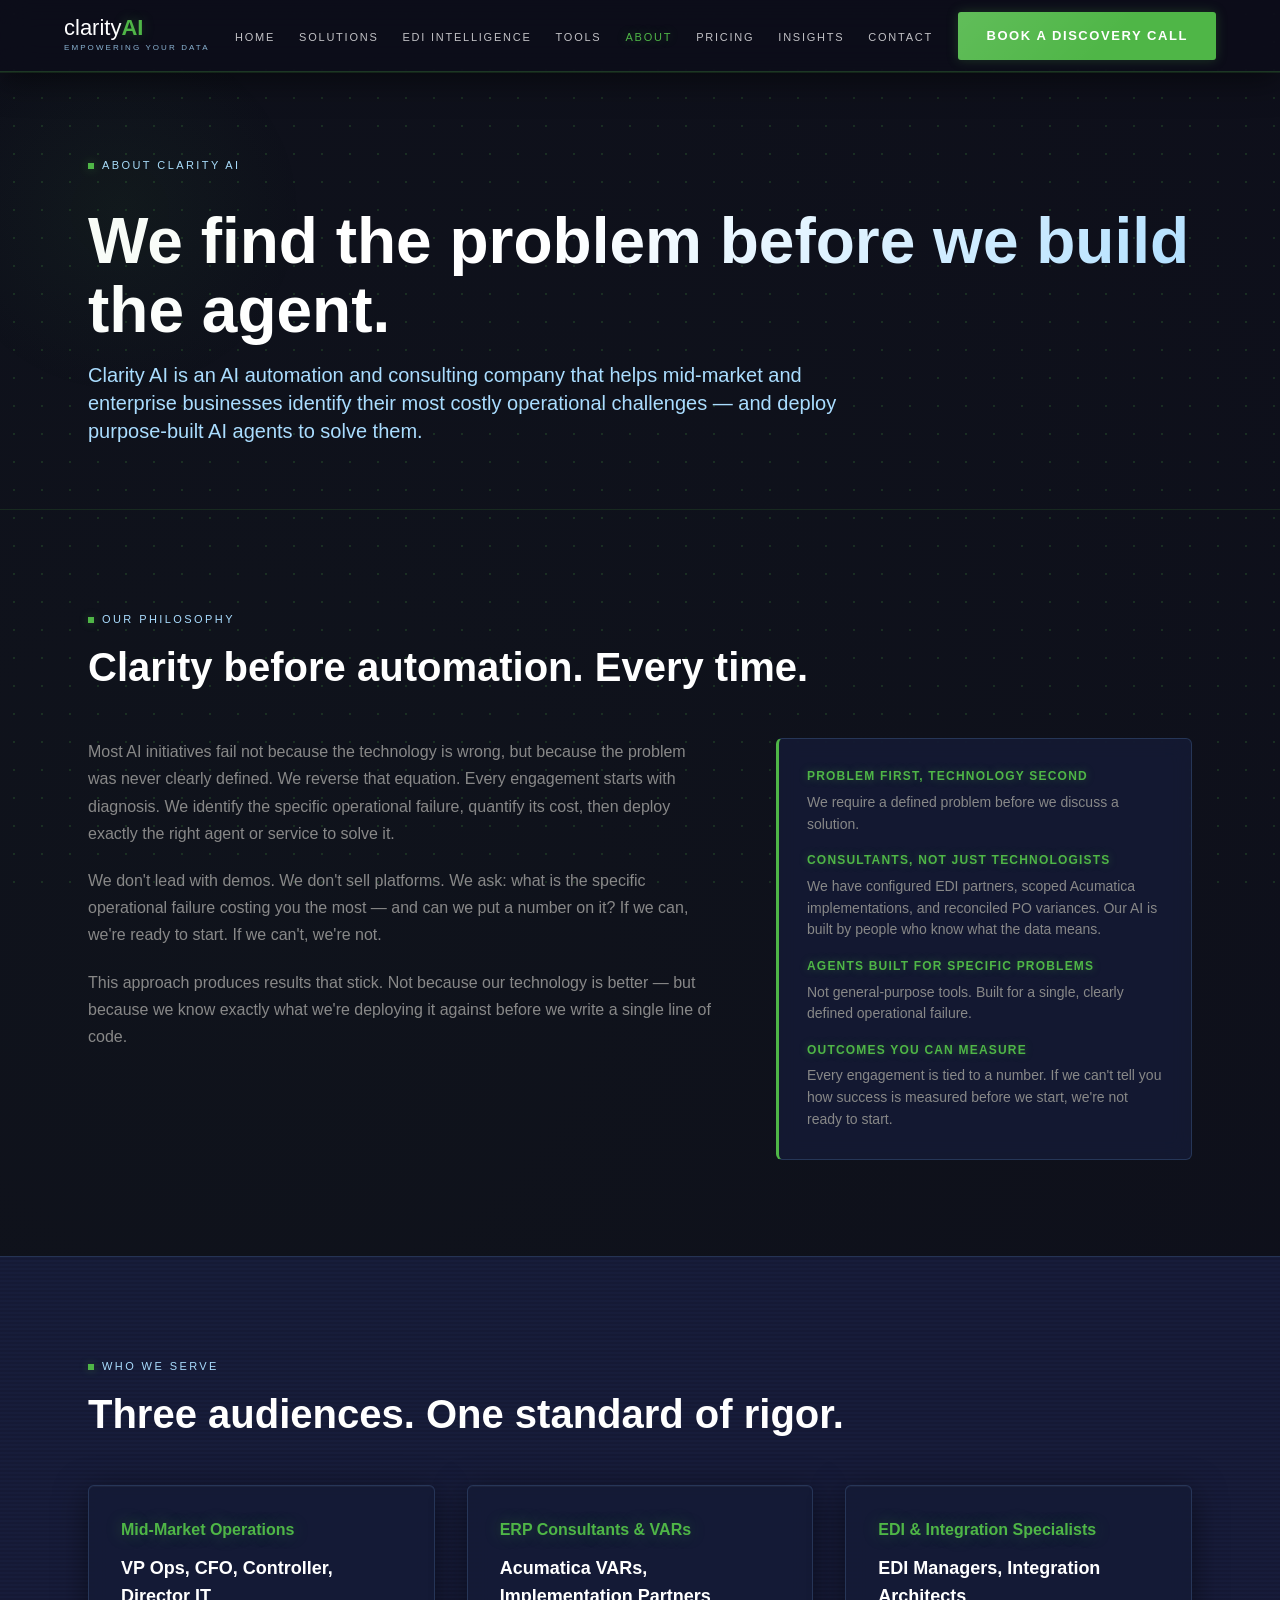
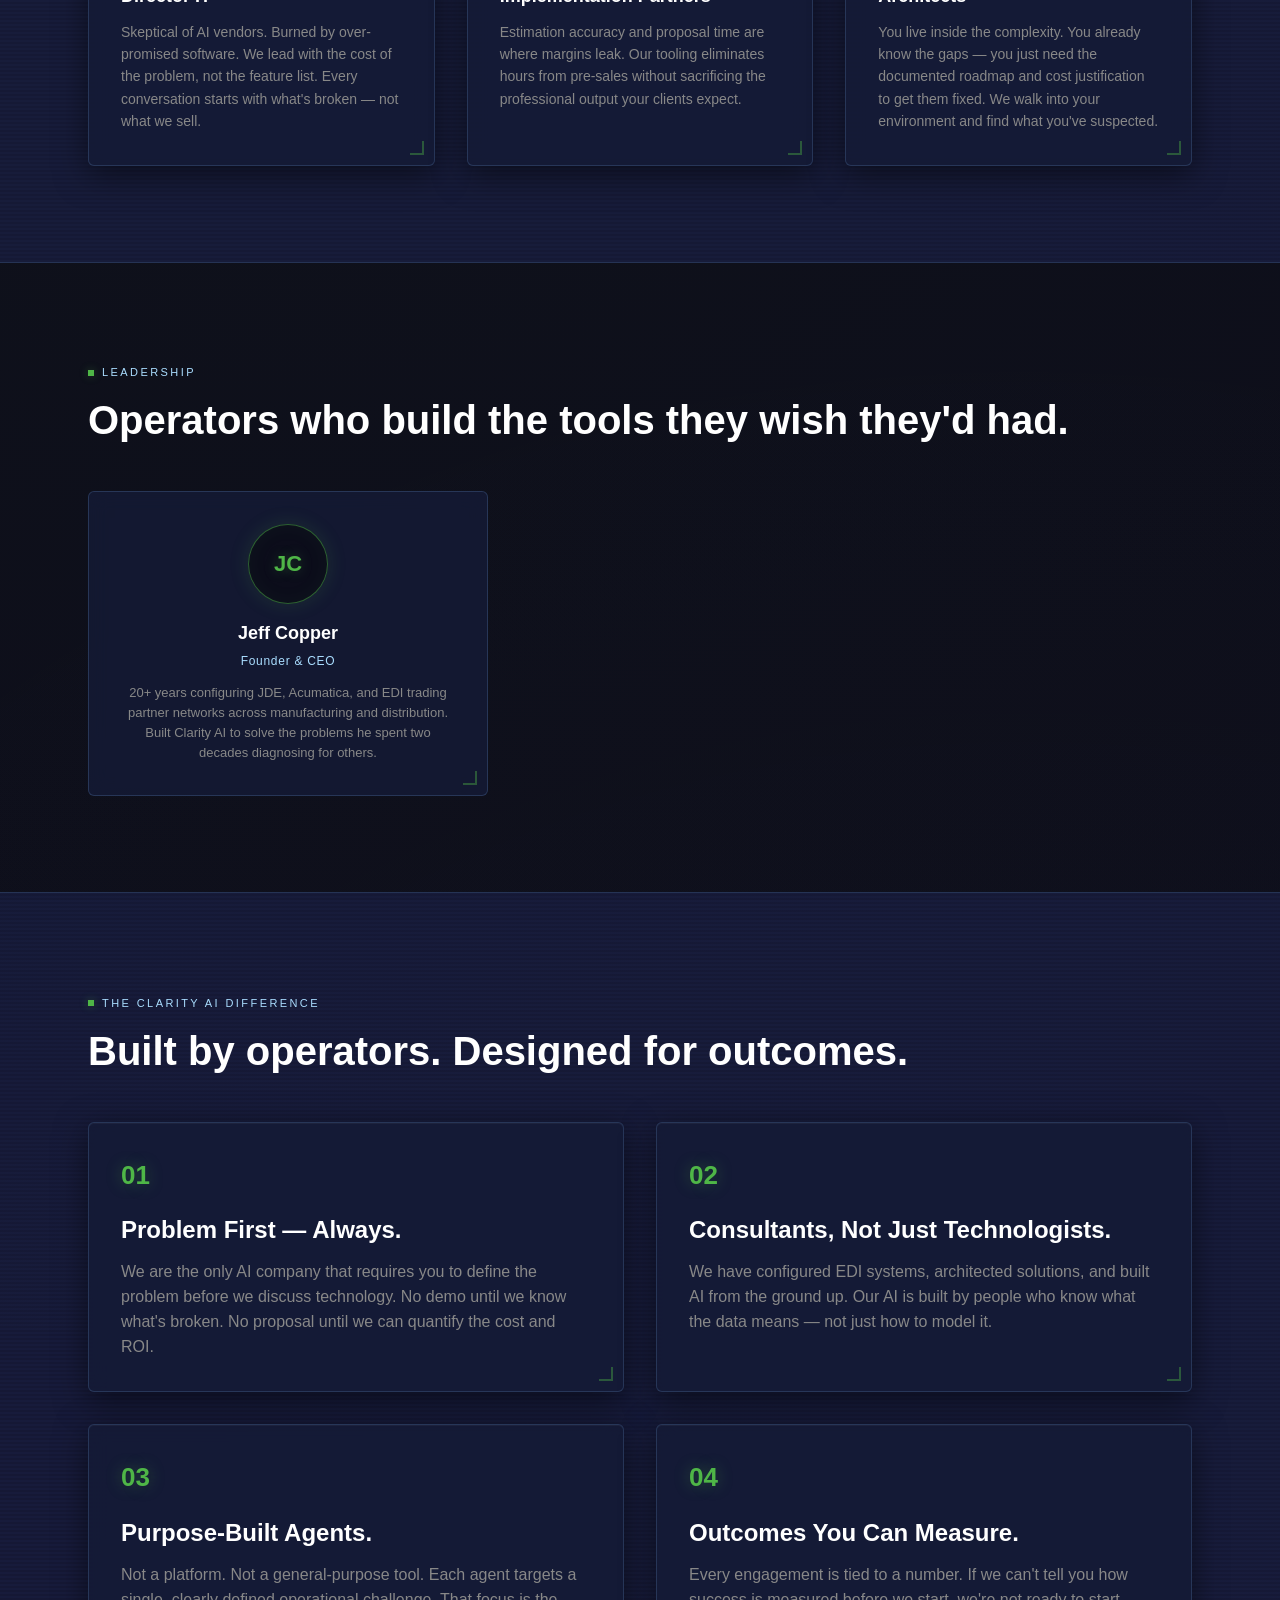
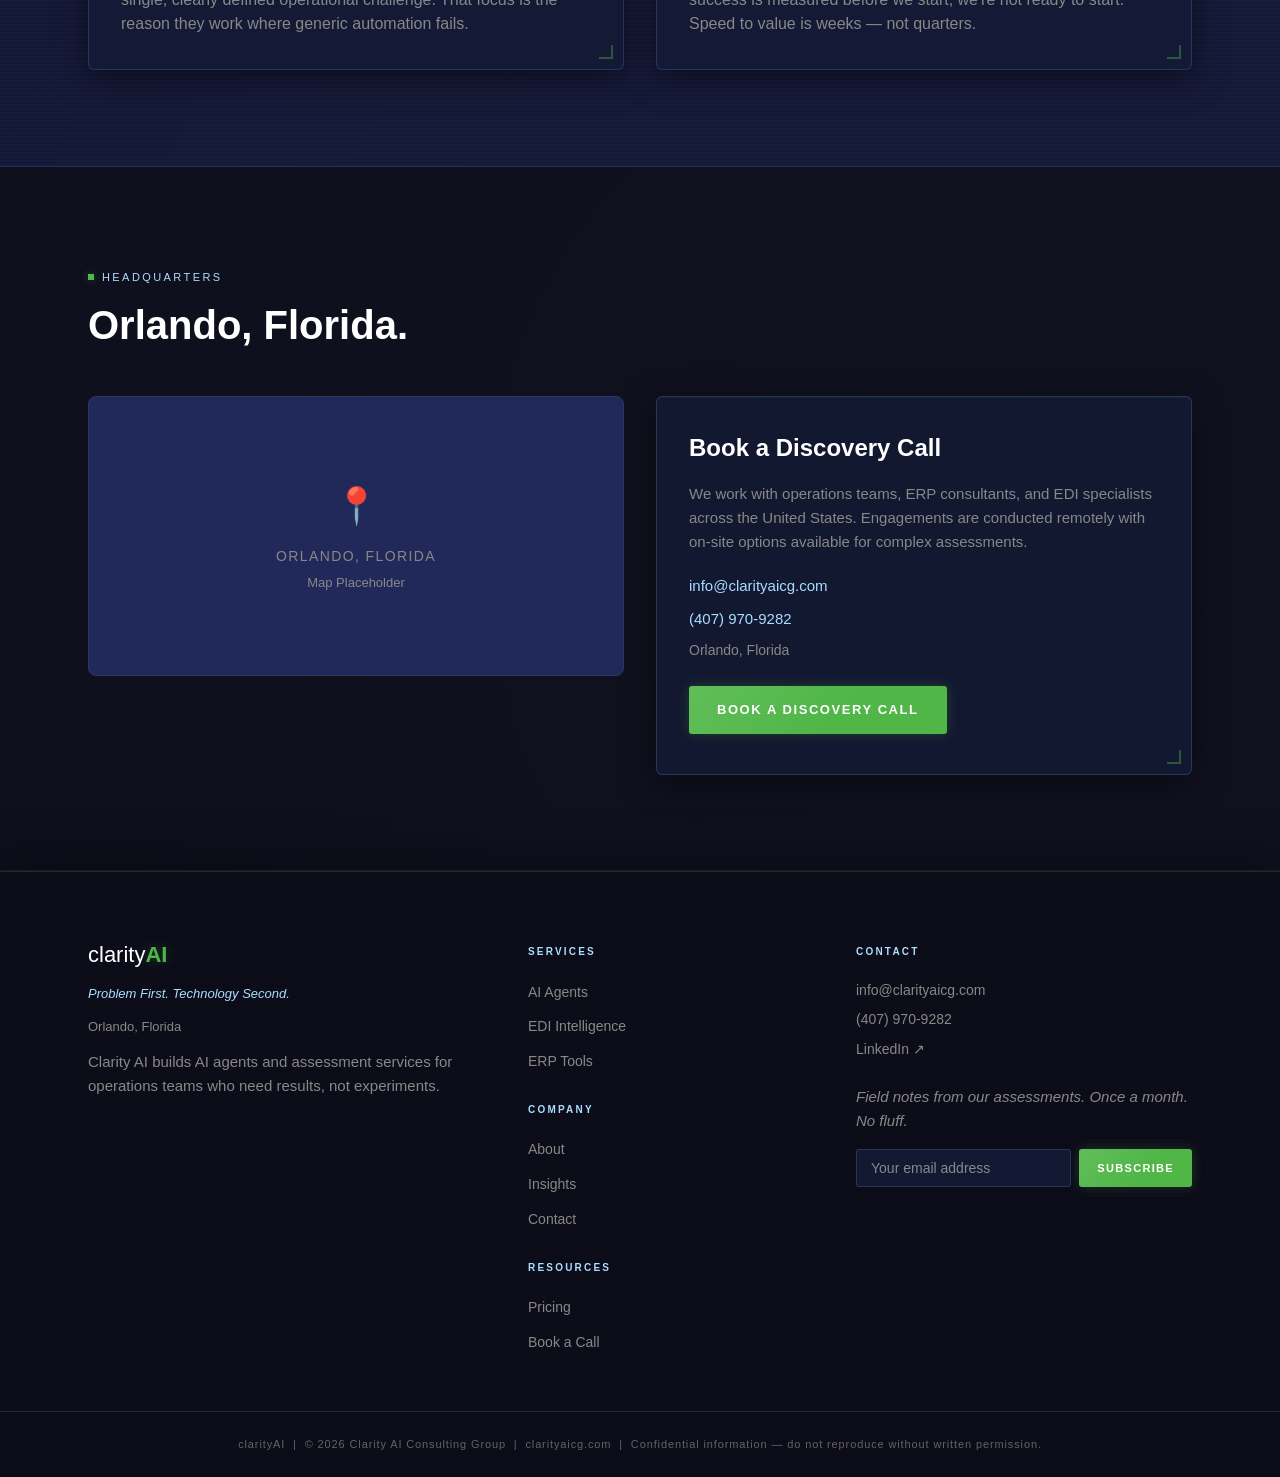
==== about.html @ 81ffba39 "Initial commit - ClarityAI website" ====
<!DOCTYPE html>
<html lang="en">
<head>
  <meta charset="UTF-8" />
  <meta name="viewport" content="width=device-width, initial-scale=1.0" />
  <title>About — Clarity AI | We Find the Problem Before We Build the Agent</title>
  <meta name="description" content="Clarity AI is an AI automation and consulting company that helps mid-market and enterprise businesses identify their most costly operational challenges and deploy purpose-built AI agents to solve them." />
  <link rel="canonical" href="https://clarityaicg.com/about" />
  <link rel="stylesheet" href="styles.css" />
</head>
<body>

  <a href="#main" class="skip-link">Skip to main content</a>

  <!-- HEADER -->
  <header class="site-header" role="banner">
    <div class="header-inner">
      <a href="index.html" class="wordmark" aria-label="clarityAI — Home">
        <span class="wordmark-text"><span class="clarity">clarity</span><span class="ai-glyph">AI</span></span>
        <span class="wordmark-eyebrow">Empowering Your Data</span>
      </a>
      <nav role="navigation" aria-label="Primary navigation">
        <ul class="nav-links">
          <li><a href="index.html">Home</a></li>
          <li><a href="solutions.html">Solutions</a></li>
          <li><a href="edi-intelligence.html">EDI Intelligence</a></li>
          <li><a href="tools.html">Tools</a></li>
          <li><a href="about.html" aria-current="page">About</a></li>
          <li><a href="pricing.html">Pricing</a></li>
          <li><a href="insights.html">Insights</a></li>
          <li><a href="contact.html">Contact</a></li>
        </ul>
      </nav>
      <a href="contact.html" class="btn-primary nav-cta">Book a Discovery Call</a>
      <button class="hamburger" aria-label="Open navigation menu" aria-expanded="false" onclick="toggleNav(this)">
        <span></span><span></span><span></span>
      </button>
    </div>
    <nav class="mobile-nav" id="mobile-nav" aria-label="Mobile navigation">
      <a href="index.html">Home</a>
      <a href="solutions.html">Solutions</a>
      <a href="edi-intelligence.html">EDI Intelligence</a>
      <a href="tools.html">Tools</a>
      <a href="about.html">About</a>
      <a href="pricing.html">Pricing</a>
      <a href="insights.html">Insights</a>
      <a href="contact.html">Contact</a>
      <a href="contact.html" class="btn-primary">Book a Discovery Call</a>
    </nav>
  </header>

  <!-- MAIN -->
  <main id="main">

    <!-- Hero -->
    <section class="page-hero" aria-labelledby="about-hero-heading">
      <div class="container">
        <span class="eyebrow">About Clarity AI</span>
        <h1 id="about-hero-heading">We find the problem before we build the agent.</h1>
        <p class="subtitle">Clarity AI is an AI automation and consulting company that helps mid-market and enterprise businesses identify their most costly operational challenges — and deploy purpose-built AI agents to solve them.</p>
      </div>
    </section>

    <!-- Our Philosophy -->
    <section class="section" aria-labelledby="philosophy-heading">
      <div class="container">
        <span class="eyebrow fade-up">Our Philosophy</span>
        <h2 id="philosophy-heading" class="fade-up">Clarity before automation. Every time.</h2>
        <div class="philosophy-grid mt-48">
          <div class="fade-up">
            <p style="color:#888888; font-size:16px; line-height:1.7; margin-bottom:20px;">Most AI initiatives fail not because the technology is wrong, but because the problem was never clearly defined. We reverse that equation. Every engagement starts with diagnosis. We identify the specific operational failure, quantify its cost, then deploy exactly the right agent or service to solve it.</p>
            <p style="color:#888888; font-size:16px; line-height:1.7; margin-bottom:20px;">We don't lead with demos. We don't sell platforms. We ask: what is the specific operational failure costing you the most — and can we put a number on it? If we can, we're ready to start. If we can't, we're not.</p>
            <p style="color:#888888; font-size:16px; line-height:1.7;">This approach produces results that stick. Not because our technology is better — but because we know exactly what we're deploying it against before we write a single line of code.</p>
          </div>
          <div class="philosophy-pillars fade-up">
            <h4>Problem First, Technology Second</h4>
            <p>We require a defined problem before we discuss a solution.</p>
            <h4>Consultants, Not Just Technologists</h4>
            <p>We have configured EDI partners, scoped Acumatica implementations, and reconciled PO variances. Our AI is built by people who know what the data means.</p>
            <h4>Agents Built for Specific Problems</h4>
            <p>Not general-purpose tools. Built for a single, clearly defined operational failure.</p>
            <h4>Outcomes You Can Measure</h4>
            <p>Every engagement is tied to a number. If we can't tell you how success is measured before we start, we're not ready to start.</p>
          </div>
        </div>
      </div>
    </section>

    <!-- Who We Serve -->
    <section class="section-alt" aria-labelledby="serve-heading">
      <div class="container">
        <span class="eyebrow fade-up">Who We Serve</span>
        <h2 id="serve-heading" class="fade-up">Three audiences. One standard of rigor.</h2>
        <div class="grid-3 mt-48">
          <div class="card fade-up">
            <span class="step-badge" style="font-size:16px; margin-bottom:12px;">Mid-Market Operations</span>
            <h3 style="font-size:18px; margin-bottom:10px;">VP Ops, CFO, Controller, Director IT</h3>
            <p style="color:#888888; font-size:14px; line-height:1.6;">Skeptical of AI vendors. Burned by over-promised software. We lead with the cost of the problem, not the feature list. Every conversation starts with what's broken — not what we sell.</p>
          </div>
          <div class="card fade-up">
            <span class="step-badge" style="font-size:16px; margin-bottom:12px;">ERP Consultants &amp; VARs</span>
            <h3 style="font-size:18px; margin-bottom:10px;">Acumatica VARs, Implementation Partners</h3>
            <p style="color:#888888; font-size:14px; line-height:1.6;">Estimation accuracy and proposal time are where margins leak. Our tooling eliminates hours from pre-sales without sacrificing the professional output your clients expect.</p>
          </div>
          <div class="card fade-up">
            <span class="step-badge" style="font-size:16px; margin-bottom:12px;">EDI &amp; Integration Specialists</span>
            <h3 style="font-size:18px; margin-bottom:10px;">EDI Managers, Integration Architects</h3>
            <p style="color:#888888; font-size:14px; line-height:1.6;">You live inside the complexity. You already know the gaps — you just need the documented roadmap and cost justification to get them fixed. We walk into your environment and find what you've suspected.</p>
          </div>
        </div>
      </div>
    </section>

    <!-- Leadership -->
    <section class="section" aria-labelledby="leadership-heading">
      <div class="container">
        <span class="eyebrow fade-up">Leadership</span>
        <h2 id="leadership-heading" class="fade-up">Operators who build the tools they wish they'd had.</h2>
        <div class="team-grid mt-48" style="grid-template-columns: 1fr; max-width: 400px;">
          <div class="team-card fade-up">
            <div class="team-avatar" aria-hidden="true">JC</div>
            <h3>Jeff Copper</h3>
            <p class="title">Founder &amp; CEO</p>
            <p>20+ years configuring JDE, Acumatica, and EDI trading partner networks across manufacturing and distribution. Built Clarity AI to solve the problems he spent two decades diagnosing for others.</p>
          </div>
        </div>
      </div>
    </section>

    <!-- Why Clarity AI (reprise) -->
    <section class="section-alt" aria-labelledby="why-about-heading">
      <div class="container">
        <span class="eyebrow fade-up">The Clarity AI Difference</span>
        <h2 id="why-about-heading" class="fade-up">Built by operators. Designed for outcomes.</h2>
        <div class="grid-2 mt-48">
          <div class="card fade-up">
            <span class="step-badge">01</span>
            <h3>Problem First — Always.</h3>
            <p class="mt-12" style="color:#888888;">We are the only AI company that requires you to define the problem before we discuss technology. No demo until we know what's broken. No proposal until we can quantify the cost and ROI.</p>
          </div>
          <div class="card fade-up">
            <span class="step-badge">02</span>
            <h3>Consultants, Not Just Technologists.</h3>
            <p class="mt-12" style="color:#888888;">We have configured EDI systems, architected solutions, and built AI from the ground up. Our AI is built by people who know what the data means — not just how to model it.</p>
          </div>
          <div class="card fade-up">
            <span class="step-badge">03</span>
            <h3>Purpose-Built Agents.</h3>
            <p class="mt-12" style="color:#888888;">Not a platform. Not a general-purpose tool. Each agent targets a single, clearly defined operational challenge. That focus is the reason they work where generic automation fails.</p>
          </div>
          <div class="card fade-up">
            <span class="step-badge">04</span>
            <h3>Outcomes You Can Measure.</h3>
            <p class="mt-12" style="color:#888888;">Every engagement is tied to a number. If we can't tell you how success is measured before we start, we're not ready to start. Speed to value is weeks — not quarters.</p>
          </div>
        </div>
      </div>
    </section>

    <!-- Headquarters -->
    <section class="section" aria-labelledby="hq-heading">
      <div class="container">
        <span class="eyebrow fade-up">Headquarters</span>
        <h2 id="hq-heading" class="fade-up">Orlando, Florida.</h2>
        <div class="grid-2 mt-48" style="align-items:start;">
          <div class="fade-up" style="background-color:#20295A; border:1px solid #2A3A5C; border-radius:8px; height:280px; display:flex; align-items:center; justify-content:center;">
            <div style="text-align:center;">
              <div style="font-size:36px; color:#4FB647; margin-bottom:12px;">📍</div>
              <p style="color:#888888; font-size:14px; text-transform:uppercase; letter-spacing:0.1em;">Orlando, Florida</p>
              <p style="color:#888888; font-size:13px; margin-top:6px;">Map Placeholder</p>
            </div>
          </div>
          <div class="fade-up">
            <div class="card">
              <h3 style="margin-bottom:16px;">Book a Discovery Call</h3>
              <p style="color:#888888; font-size:15px; line-height:1.6; margin-bottom:20px;">We work with operations teams, ERP consultants, and EDI specialists across the United States. Engagements are conducted remotely with on-site options available for complex assessments.</p>
              <div style="display:flex; flex-direction:column; gap:10px;">
                <a href="mailto:info@clarityaicg.com" style="color:#AADDFF; text-decoration:none; font-size:15px;">info@clarityaicg.com</a>
                <a href="tel:+14079709282" style="color:#AADDFF; text-decoration:none; font-size:15px;">(407) 970-9282</a>
                <span style="color:#888888; font-size:14px;">Orlando, Florida</span>
              </div>
              <a href="contact.html" class="btn-primary mt-24" style="display:inline-block;">Book a Discovery Call</a>
            </div>
          </div>
        </div>
      </div>
    </section>

  </main>

  <!-- FOOTER -->
  <footer class="site-footer" role="contentinfo">
    <div class="footer-grid">
      <div class="footer-col">
        <a href="index.html" class="wordmark" style="text-decoration:none; display:inline-flex; flex-direction:column; margin-bottom:12px;">
          <span class="wordmark-text"><span class="clarity">clarity</span><span class="ai-glyph">AI</span></span>
        </a>
        <p class="tagline">Problem First. Technology Second.</p>
        <p class="location">Orlando, Florida</p>
        <p>Clarity AI builds AI agents and assessment services for operations teams who need results, not experiments.</p>
      </div>
      <div class="footer-col">
        <h4>Services</h4>
        <ul class="footer-links">
          <li><a href="solutions.html">AI Agents</a></li>
          <li><a href="edi-intelligence.html">EDI Intelligence</a></li>
          <li><a href="tools.html">ERP Tools</a></li>
        </ul>
        <h4 style="margin-top:28px;">Company</h4>
        <ul class="footer-links">
          <li><a href="about.html">About</a></li>
          <li><a href="insights.html">Insights</a></li>
          <li><a href="contact.html">Contact</a></li>
        </ul>
        <h4 style="margin-top:28px;">Resources</h4>
        <ul class="footer-links">
          <li><a href="pricing.html">Pricing</a></li>
          <li><a href="contact.html">Book a Call</a></li>
        </ul>
      </div>
      <div class="footer-col">
        <h4>Contact</h4>
        <div class="footer-contact">
          <a href="mailto:info@clarityaicg.com">info@clarityaicg.com</a>
          <a href="tel:+14079709282">(407) 970-9282</a>
          <a href="https://linkedin.com/company/clarityaicg" target="_blank" rel="noopener noreferrer">LinkedIn ↗</a>
        </div>
        <p class="newsletter-label" style="margin-top:24px;">Field notes from our assessments. Once a month. No fluff.</p>
        <form class="newsletter-form" onsubmit="return false;" aria-label="Newsletter signup">
          <label for="nl-email-about" style="position:absolute;width:1px;height:1px;overflow:hidden;">Email</label>
          <input type="email" id="nl-email-about" placeholder="Your email address" autocomplete="email" />
          <button type="submit" class="btn-primary">Subscribe</button>
        </form>
      </div>
    </div>
    <div class="footer-bottom">
      clarityAI &nbsp;|&nbsp; © 2026 Clarity AI Consulting Group &nbsp;|&nbsp; clarityaicg.com &nbsp;|&nbsp; Confidential information — do not reproduce without written permission.
    </div>
  </footer>

  <script>
    function toggleNav(btn) {
      const nav = document.getElementById('mobile-nav');
      const open = nav.classList.toggle('open');
      btn.setAttribute('aria-expanded', open);
    }
    const fadeEls = document.querySelectorAll('.fade-up');
    if ('IntersectionObserver' in window) {
      const observer = new IntersectionObserver((entries) => {
        entries.forEach(e => { if (e.isIntersecting) { e.target.classList.add('visible'); observer.unobserve(e.target); } });
      }, { threshold: 0.1 });
      fadeEls.forEach(el => observer.observe(el));
    } else { fadeEls.forEach(el => el.classList.add('visible')); }
  </script>
</body>
</html>
---- styles.css ----
/* ============================================================
   clarityAI — Global Stylesheet  v2 (Techno-Futuristic)
   Domain: clarityaicg.com
   Tagline: Problem First. Technology Second.
   ============================================================ */

/* --- CSS Variables --- */
:root {
  --bg-deep:       #0D0D1A;
  --bg-navy:       #1A1A2E;
  --bg-mid:        #20295A;
  --bg-card:       #141b36;
  --border-dim:    #2A3A5C;
  --green:         #4FB647;
  --green-glow:    rgba(79, 182, 71, 0.35);
  --green-dim:     rgba(79, 182, 71, 0.12);
  --blue:          #AADDFF;
  --blue-glow:     rgba(170, 221, 255, 0.20);
  --amber:         #F9C74F;
  --amber-glow:    rgba(249, 199, 79, 0.30);
  --white:         #FFFFFF;
  --gray:          #888888;
  --scan-line:     repeating-linear-gradient(
                     0deg,
                     transparent,
                     transparent 2px,
                     rgba(0,0,0,0.08) 2px,
                     rgba(0,0,0,0.08) 4px
                   );
  --grid-bg:       radial-gradient(circle, rgba(79,182,71,0.18) 1px, transparent 1px);
}

/* --- Reset & Base --- */
*, *::before, *::after { box-sizing: border-box; margin: 0; padding: 0; }
html { scroll-behavior: smooth; }

body {
  font-family: "Calibri", "Segoe UI", "Helvetica Neue", Arial, sans-serif;
  font-size: 16px;
  line-height: 1.55;
  color: var(--white);
  background-color: var(--bg-deep);
  background-image:
    radial-gradient(circle at 20% 20%, rgba(79,182,71,0.035) 0%, transparent 55%),
    radial-gradient(circle at 80% 80%, rgba(170,221,255,0.025) 0%, transparent 50%);
}

/* Animated dot-grid overlay on body */
body::before {
  content: "";
  position: fixed;
  inset: 0;
  background-image: var(--grid-bg);
  background-size: 28px 28px;
  opacity: 1;
  pointer-events: none;
  z-index: 0;
}

/* Ensure all page content sits above the grid */
body > * { position: relative; z-index: 1; }

/* --- Skip Link --- */
.skip-link {
  position: absolute;
  top: -40px;
  left: 0;
  background: var(--green);
  color: var(--white);
  padding: 8px 16px;
  z-index: 9999;
  font-size: 14px;
  text-decoration: none;
}
.skip-link:focus { top: 0; }

/* --- Container --- */
.container {
  max-width: 1200px;
  margin: 0 auto;
  padding: 0 48px;
}
@media (max-width: 768px) { .container { padding: 0 24px; } }

/* --- Typography --- */
h1 {
  font-size: 64px;
  font-weight: 700;
  line-height: 1.08;
  color: var(--white);
  background: linear-gradient(135deg, #FFFFFF 40%, #AADDFF 100%);
  -webkit-background-clip: text;
  -webkit-text-fill-color: transparent;
  background-clip: text;
}
h2 {
  font-size: 40px;
  font-weight: 700;
  line-height: 1.15;
  color: var(--white);
}
h3 {
  font-size: 24px;
  font-weight: 700;
  color: var(--white);
}
p { color: var(--white); line-height: 1.55; }

.eyebrow {
  display: inline-flex;
  align-items: center;
  gap: 8px;
  font-family: "Calibri", "Segoe UI", "Helvetica Neue", Arial, sans-serif;
  font-size: 11px;
  font-weight: 400;
  text-transform: uppercase;
  letter-spacing: 0.22em;
  color: var(--blue);
  margin-bottom: 16px;
}
.eyebrow::before {
  content: "";
  display: inline-block;
  width: 6px;
  height: 6px;
  background-color: var(--green);
  box-shadow: 0 0 8px var(--green-glow);
  flex-shrink: 0;
}

.subtitle {
  font-size: 20px;
  font-weight: 400;
  color: var(--blue);
  line-height: 1.4;
  margin-top: 16px;
}

.stat-numeral {
  font-family: "Calibri", "Segoe UI", "Helvetica Neue", Arial, sans-serif;
  font-size: 72px;
  font-weight: 700;
  color: var(--green);
  line-height: 1;
  text-shadow: 0 0 24px var(--green-glow), 0 0 48px rgba(79,182,71,0.15);
}
.stat-numeral.amber {
  color: var(--amber);
  text-shadow: 0 0 24px var(--amber-glow), 0 0 48px rgba(249,199,79,0.15);
}

.pull-quote {
  font-size: 22px;
  font-style: italic;
  color: var(--blue);
  line-height: 1.4;
  text-align: center;
  max-width: 800px;
  margin: 48px auto 0;
}

/* --- Section Spacing --- */
.section { padding: 96px 0; }
.section-alt {
  padding: 96px 0;
  background-color: rgba(32, 41, 90, 0.5);
  background-image: var(--scan-line);
  border-top: 1px solid rgba(42, 58, 92, 0.8);
  border-bottom: 1px solid rgba(42, 58, 92, 0.8);
}

@media (max-width: 1024px) {
  .section, .section-alt { padding: 64px 0; }
  h1 { font-size: 48px; }
  h2 { font-size: 32px; }
  h3 { font-size: 22px; }
  .stat-numeral { font-size: 56px; }
}
@media (max-width: 640px) {
  .section, .section-alt { padding: 48px 0; }
  h1 { font-size: 36px; }
  h2 { font-size: 28px; }
  h3 { font-size: 20px; }
  .stat-numeral { font-size: 48px; }
  .subtitle { font-size: 18px; }
}

/* --- Buttons --- */
.btn-primary {
  display: inline-block;
  background-color: var(--green);
  color: var(--white);
  font-family: "Calibri", "Segoe UI", "Helvetica Neue", Arial, sans-serif;
  font-size: 13px;
  font-weight: 700;
  letter-spacing: 0.12em;
  text-transform: uppercase;
  padding: 14px 28px;
  border-radius: 3px;
  border: none;
  cursor: pointer;
  text-decoration: none;
  position: relative;
  overflow: hidden;
  transition: background-color 220ms ease, box-shadow 220ms ease;
  box-shadow: 0 0 12px rgba(79,182,71,0.25);
}
.btn-primary::after {
  content: "";
  position: absolute;
  inset: 0;
  background: linear-gradient(135deg, rgba(255,255,255,0.1) 0%, transparent 60%);
  pointer-events: none;
}
.btn-primary:hover {
  background-color: #27AE60;
  box-shadow: 0 0 24px var(--green-glow), 0 0 48px rgba(79,182,71,0.2), 0 4px 16px rgba(0,0,0,0.4);
}
.btn-primary:active { background-color: #3d9537; box-shadow: none; }
.btn-primary:focus-visible { outline: 2px solid var(--blue); outline-offset: 3px; }

.btn-secondary {
  display: inline-block;
  background-color: transparent;
  color: var(--blue);
  font-family: "Calibri", "Segoe UI", "Helvetica Neue", Arial, sans-serif;
  font-size: 13px;
  font-weight: 400;
  letter-spacing: 0.12em;
  text-transform: uppercase;
  padding: 14px 28px;
  border-radius: 3px;
  border: 1px solid rgba(170,221,255,0.5);
  cursor: pointer;
  text-decoration: none;
  transition: background-color 180ms ease, border-color 180ms ease, box-shadow 180ms ease;
}
.btn-secondary:hover {
  background-color: var(--blue-glow);
  border-color: var(--blue);
  box-shadow: 0 0 16px var(--blue-glow);
}
.btn-secondary:focus-visible { outline: 2px solid var(--blue); outline-offset: 3px; }

.btn-group { display: flex; gap: 16px; flex-wrap: wrap; align-items: center; }

/* --- HUD Corner Brackets (reusable via .hud-card class) --- */
/* Applied to .card, .process-card, .biz-card, .agent-card, etc. via their shared rule */
.card,
.process-card,
.biz-card,
.agent-card,
.stat-card,
.team-card,
.pricing-card {
  position: relative;
}
.card::after,
.process-card::after,
.biz-card::after,
.agent-card::after,
.stat-card::after,
.team-card::after {
  content: "";
  position: absolute;
  bottom: 10px;
  right: 10px;
  width: 14px;
  height: 14px;
  border-bottom: 2px solid rgba(79,182,71,0.4);
  border-right: 2px solid rgba(79,182,71,0.4);
  pointer-events: none;
  transition: border-color 180ms;
}
.card:hover::after,
.process-card:hover::after,
.biz-card:hover::after,
.agent-card:hover::after,
.stat-card:hover::after,
.team-card:hover::after {
  border-color: var(--green);
}

/* --- Cards --- */
.card {
  background: rgba(20, 27, 54, 0.80);
  backdrop-filter: blur(10px);
  -webkit-backdrop-filter: blur(10px);
  border: 1px solid rgba(42, 58, 92, 0.9);
  border-radius: 6px;
  padding: 32px;
  transition: border-color 220ms ease-out, transform 220ms ease-out, box-shadow 220ms ease-out;
  box-shadow: 0 8px 32px rgba(0,0,0,0.5), inset 0 1px 0 rgba(255,255,255,0.04);
}
.card:hover {
  border-color: rgba(79,182,71,0.6);
  transform: translateY(-3px);
  box-shadow: 0 12px 40px rgba(0,0,0,0.55), 0 0 20px rgba(79,182,71,0.12), inset 0 1px 0 rgba(255,255,255,0.06);
}
.card::before {
  content: "";
  position: absolute;
  left: 0; top: 0; bottom: 0;
  width: 3px;
  background: linear-gradient(to bottom, var(--green), rgba(79,182,71,0.3));
  border-radius: 6px 0 0 6px;
  opacity: 0;
  transition: opacity 220ms ease-out;
}
.card:hover::before { opacity: 1; }

@media (max-width: 640px) { .card { padding: 24px; } }

/* --- Grids --- */
.grid-2 { display: grid; grid-template-columns: 1fr 1fr; gap: 32px; }
.grid-3 { display: grid; grid-template-columns: repeat(3, 1fr); gap: 32px; }
.grid-4 { display: grid; grid-template-columns: repeat(4, 1fr); gap: 24px; }
.grid-5 { display: grid; grid-template-columns: repeat(3, 1fr); gap: 24px; }

@media (max-width: 1024px) {
  .grid-4 { grid-template-columns: repeat(2, 1fr); }
  .grid-5 { grid-template-columns: repeat(2, 1fr); }
}
@media (max-width: 768px) {
  .grid-2 { grid-template-columns: 1fr; }
  .grid-3 { grid-template-columns: 1fr; }
}
@media (max-width: 640px) {
  .grid-4 { grid-template-columns: 1fr; }
  .grid-5 { grid-template-columns: 1fr; }
}

/* --- Step Badge --- */
.step-badge {
  font-family: "Calibri", "Segoe UI", "Helvetica Neue", Arial, sans-serif;
  font-size: 26px;
  font-weight: 700;
  color: var(--green);
  text-shadow: 0 0 16px var(--green-glow);
  display: block;
  margin-bottom: 16px;
}
.step-badge.amber {
  color: var(--amber);
  text-shadow: 0 0 16px var(--amber-glow);
}

/* --- Section Number --- */
.section-num {
  font-family: "Calibri", "Segoe UI", "Helvetica Neue", Arial, sans-serif;
  font-size: 26px;
  font-weight: 700;
  color: var(--amber);
  text-shadow: 0 0 14px var(--amber-glow);
  display: block;
  margin-bottom: 12px;
}

/* --- Accent Link --- */
.accent-link {
  color: var(--blue);
  text-decoration: none;
  font-size: 15px;
  display: inline-flex;
  align-items: center;
  gap: 4px;
  transition: color 150ms, text-shadow 150ms;
}
.accent-link:hover {
  color: var(--white);
  text-shadow: 0 0 10px var(--blue-glow);
}
.accent-link:focus-visible { outline: 2px solid var(--blue); outline-offset: 2px; }

/* ============================================================
   HEADER / NAV
   ============================================================ */
.site-header {
  position: sticky;
  top: 0;
  z-index: 1000;
  width: 100%;
  height: 72px;
  background: rgba(13, 13, 26, 0.88);
  backdrop-filter: blur(16px) saturate(1.4);
  -webkit-backdrop-filter: blur(16px) saturate(1.4);
  border-bottom: 1px solid rgba(79, 182, 71, 0.25);
  box-shadow: 0 1px 0 rgba(79,182,71,0.15), 0 8px 32px rgba(0,0,0,0.5);
}

.header-inner {
  max-width: 1200px;
  margin: 0 auto;
  padding: 0 24px;
  height: 72px;
  display: flex;
  align-items: center;
  justify-content: space-between;
  gap: 24px;
}

/* Wordmark */
.wordmark {
  display: flex;
  flex-direction: column;
  text-decoration: none;
  flex-shrink: 0;
}
.wordmark-text {
  font-size: 22px;
  font-weight: 400;
  line-height: 1;
  letter-spacing: 0;
}
.wordmark-text .clarity { color: var(--white); }
.wordmark-text .ai-glyph {
  color: var(--green);
  font-weight: 700;
  text-shadow: 0 0 12px var(--green-glow);
}
.wordmark-eyebrow {
  font-family: "Calibri", "Segoe UI", "Helvetica Neue", Arial, sans-serif;
  font-size: 8px;
  letter-spacing: 0.26em;
  color: var(--blue);
  text-transform: uppercase;
  margin-top: 3px;
  opacity: 0.8;
}

/* Nav Links */
.nav-links {
  display: flex;
  align-items: center;
  gap: 24px;
  list-style: none;
}
.nav-links a {
  font-family: "Calibri", "Segoe UI", "Helvetica Neue", Arial, sans-serif;
  font-size: 11px;
  font-weight: 400;
  text-transform: uppercase;
  letter-spacing: 0.16em;
  color: rgba(255,255,255,0.75);
  text-decoration: none;
  transition: color 150ms, text-shadow 150ms;
  white-space: nowrap;
}
.nav-links a:hover {
  color: var(--white);
  text-shadow: 0 0 8px var(--blue-glow);
}
.nav-links a[aria-current="page"] {
  color: var(--green);
  text-shadow: 0 0 10px var(--green-glow);
}
.nav-links a:focus-visible { outline: 2px solid var(--blue); outline-offset: 2px; border-radius: 2px; }

.nav-cta { flex-shrink: 0; }

/* Hamburger */
.hamburger {
  display: none;
  flex-direction: column;
  gap: 5px;
  background: none;
  border: none;
  cursor: pointer;
  padding: 8px;
}
.hamburger span {
  display: block;
  width: 22px;
  height: 2px;
  background-color: var(--white);
  border-radius: 1px;
  transition: transform 220ms, opacity 220ms;
}

/* Mobile nav drawer */
.mobile-nav {
  display: none;
  position: fixed;
  top: 72px;
  left: 0;
  right: 0;
  background: rgba(13, 13, 26, 0.97);
  backdrop-filter: blur(16px);
  border-bottom: 1px solid rgba(79,182,71,0.2);
  z-index: 999;
  padding: 24px;
  flex-direction: column;
  gap: 0;
}
.mobile-nav.open { display: flex; }
.mobile-nav a {
  display: block;
  font-family: "Calibri", "Segoe UI", "Helvetica Neue", Arial, sans-serif;
  font-size: 14px;
  text-transform: uppercase;
  letter-spacing: 0.16em;
  color: rgba(255,255,255,0.8);
  text-decoration: none;
  padding: 14px 0;
  border-bottom: 1px solid rgba(42,58,92,0.6);
}
.mobile-nav a:hover { color: var(--green); }
.mobile-nav .btn-primary { margin-top: 24px; text-align: center; width: 100%; }

@media (max-width: 900px) {
  .nav-links { display: none; }
  .nav-cta { display: none; }
  .hamburger { display: flex; }
}

/* ============================================================
   FOOTER
   ============================================================ */
.site-footer {
  background: var(--bg-deep);
  background-image: var(--scan-line);
  border-top: 1px solid rgba(79,182,71,0.2);
  box-shadow: 0 -1px 0 rgba(79,182,71,0.1), 0 -16px 40px rgba(0,0,0,0.3);
  padding: 72px 0 0;
}

.footer-grid {
  display: grid;
  grid-template-columns: 1.4fr 1fr 1.2fr;
  gap: 48px;
  max-width: 1200px;
  margin: 0 auto;
  padding: 0 48px;
}

.footer-col h4 {
  font-family: "Calibri", "Segoe UI", "Helvetica Neue", Arial, sans-serif;
  font-size: 10px;
  font-weight: 700;
  text-transform: uppercase;
  letter-spacing: 0.22em;
  color: var(--blue);
  margin-bottom: 20px;
}

.footer-col p {
  font-size: 15px;
  color: var(--gray);
  line-height: 1.6;
  margin-top: 12px;
}

.footer-col .tagline {
  font-size: 13px;
  color: var(--blue);
  margin: 6px 0 4px;
  font-style: italic;
}

.footer-col .location {
  font-size: 13px;
  color: var(--gray);
  margin-bottom: 12px;
}

.footer-links { list-style: none; display: flex; flex-direction: column; gap: 10px; }
.footer-links a {
  font-size: 14px;
  color: var(--gray);
  text-decoration: none;
  transition: color 150ms;
}
.footer-links a:hover { color: var(--blue); }

.footer-contact { display: flex; flex-direction: column; gap: 8px; }
.footer-contact a {
  font-size: 14px;
  color: var(--gray);
  text-decoration: none;
  transition: color 150ms;
}
.footer-contact a:hover { color: var(--blue); }

.newsletter-form {
  display: flex;
  gap: 8px;
  margin-top: 16px;
}
.newsletter-form input {
  flex: 1;
  background: rgba(20,27,54,0.9);
  border: 1px solid rgba(42,58,92,0.9);
  color: var(--white);
  font-family: "Calibri", "Segoe UI", "Helvetica Neue", Arial, sans-serif;
  font-size: 14px;
  padding: 10px 14px;
  border-radius: 3px;
}
.newsletter-form input::placeholder { color: var(--gray); }
.newsletter-form input:focus {
  outline: none;
  border-color: var(--blue);
  box-shadow: 0 0 0 2px var(--blue-glow), 0 0 12px var(--blue-glow);
}
.newsletter-form .btn-primary { padding: 10px 18px; font-size: 11px; }
.newsletter-label {
  font-size: 13px;
  color: var(--gray);
  margin-top: 8px;
  font-style: italic;
}

.footer-bottom {
  border-top: 1px solid rgba(42,58,92,0.6);
  margin-top: 56px;
  padding: 24px 48px;
  text-align: center;
  font-family: "Calibri", "Segoe UI", "Helvetica Neue", Arial, sans-serif;
  font-size: 11px;
  color: rgba(136,136,136,0.7);
  letter-spacing: 0.08em;
}

@media (max-width: 900px) {
  .footer-grid { grid-template-columns: 1fr 1fr; padding: 0 24px; }
  .footer-bottom { padding: 24px; }
}
@media (max-width: 640px) {
  .footer-grid { grid-template-columns: 1fr; }
}

/* ============================================================
   HERO
   ============================================================ */
.hero {
  min-height: 720px;
  background: transparent;
  padding: 96px 0;
  display: flex;
  align-items: center;
  position: relative;
  overflow: hidden;
}

/* Hero ambient glow blobs */
.hero::before {
  content: "";
  position: absolute;
  top: -120px;
  left: -100px;
  width: 600px;
  height: 600px;
  background: radial-gradient(circle, rgba(79,182,71,0.06) 0%, transparent 65%);
  pointer-events: none;
  animation: ambientPulse 8s ease-in-out infinite alternate;
}
.hero::after {
  content: "";
  position: absolute;
  bottom: -80px;
  right: -60px;
  width: 500px;
  height: 500px;
  background: radial-gradient(circle, rgba(170,221,255,0.05) 0%, transparent 65%);
  pointer-events: none;
  animation: ambientPulse 10s ease-in-out infinite alternate-reverse;
}

@keyframes ambientPulse {
  from { transform: scale(1) translate(0,0); opacity: 0.7; }
  to   { transform: scale(1.15) translate(20px, -10px); opacity: 1; }
}

/* Canvas particle layer (injected by JS) */
#hero-canvas {
  position: absolute;
  inset: 0;
  pointer-events: none;
  z-index: 0;
}

.hero-inner {
  display: grid;
  grid-template-columns: 60fr 40fr;
  gap: 64px;
  align-items: center;
  max-width: 1200px;
  margin: 0 auto;
  padding: 0 48px;
  position: relative;
  z-index: 1;
}

.hero-left h1 { margin: 16px 0; }
.hero-left .subtitle { margin: 16px 0 32px; }

/* Glitch animation for hero h1 */
@keyframes glitch-clip {
  0%   { clip-path: inset(0 0 96% 0); transform: translate(-2px, 0); }
  10%  { clip-path: inset(10% 0 85% 0); transform: translate(2px, 0); }
  20%  { clip-path: inset(40% 0 55% 0); transform: translate(-1px, 0); }
  30%  { clip-path: inset(70% 0 20% 0); transform: translate(2px, 0); }
  40%  { clip-path: inset(85% 0 5% 0);  transform: translate(-2px, 0); }
  50%  { clip-path: inset(0 0 0 0);     transform: translate(0, 0); }
  100% { clip-path: inset(0 0 0 0);     transform: translate(0, 0); }
}

.hero-left h1.glitch-active::before,
.hero-left h1.glitch-active::after {
  content: attr(data-text);
  position: absolute;
  top: 0; left: 0;
  width: 100%;
  background: inherit;
  -webkit-background-clip: text;
  -webkit-text-fill-color: transparent;
  background-clip: text;
  pointer-events: none;
}
.hero-left h1 { position: relative; }
.hero-left h1.glitch-active::before {
  animation: glitch-clip 0.4s steps(1) forwards;
  color: #4FB647;
  -webkit-text-fill-color: rgba(79,182,71,0.7);
  left: 2px;
}
.hero-left h1.glitch-active::after {
  animation: glitch-clip 0.4s steps(1) reverse forwards;
  color: #AADDFF;
  -webkit-text-fill-color: rgba(170,221,255,0.5);
  left: -2px;
}

/* Cockpit Console */
.cockpit {
  background: rgba(7, 11, 28, 0.92);
  backdrop-filter: blur(18px);
  -webkit-backdrop-filter: blur(18px);
  border: 1px solid rgba(79,182,71,0.25);
  border-radius: 6px;
  padding: 24px 28px 28px;
  box-shadow:
    0 0 0 1px rgba(79,182,71,0.08),
    0 0 40px rgba(0,0,0,0.7),
    0 0 60px rgba(79,182,71,0.06),
    inset 0 0 80px rgba(79,182,71,0.02);
  position: relative;
  overflow: hidden;
}

/* Top glow line */
.cockpit::before {
  content: "";
  position: absolute;
  top: 0; left: 0; right: 0;
  height: 1px;
  background: linear-gradient(90deg, transparent 5%, var(--green) 50%, transparent 95%);
  opacity: 0.8;
}

/* Subtle bg circuit texture */
.cockpit::after {
  content: "";
  position: absolute;
  inset: 0;
  background-image:
    linear-gradient(rgba(79,182,71,0.03) 1px, transparent 1px),
    linear-gradient(90deg, rgba(79,182,71,0.03) 1px, transparent 1px);
  background-size: 32px 32px;
  pointer-events: none;
  z-index: 0;
}

/* Scanning line — disabled */
.cockpit-scan-line { display: none; }

/* HUD corner brackets */
.cockpit-corner {
  position: absolute;
  width: 12px;
  height: 12px;
  z-index: 2;
}
.cockpit-corner.tl { top: 8px; left: 8px;  border-top: 2px solid var(--green); border-left: 2px solid var(--green); }
.cockpit-corner.tr { top: 8px; right: 8px; border-top: 2px solid var(--green); border-right: 2px solid var(--green); }
.cockpit-corner.bl { bottom: 8px; left: 8px;  border-bottom: 2px solid rgba(79,182,71,0.5); border-left: 2px solid rgba(79,182,71,0.5); }
.cockpit-corner.br { bottom: 8px; right: 8px; border-bottom: 2px solid rgba(79,182,71,0.5); border-right: 2px solid rgba(79,182,71,0.5); }

/* All children sit above the bg texture */
.cockpit > *:not(.cockpit-scan-line):not(.cockpit-corner):not(::before):not(::after) {
  position: relative;
  z-index: 2;
}

/* Status bar */
.cockpit-status-bar {
  display: flex;
  align-items: center;
  gap: 8px;
  margin-bottom: 14px;
  padding-bottom: 10px;
  border-bottom: 1px solid rgba(42,58,92,0.5);
}
.cockpit-status-dot {
  width: 7px;
  height: 7px;
  border-radius: 50%;
  background: var(--green);
  box-shadow: 0 0 8px var(--green), 0 0 16px rgba(79,182,71,0.5);
  animation: statusPulse 1.8s ease-in-out infinite;
  flex-shrink: 0;
}
@keyframes statusPulse {
  0%, 100% { box-shadow: 0 0 6px var(--green), 0 0 12px rgba(79,182,71,0.4); }
  50%       { box-shadow: 0 0 14px var(--green), 0 0 28px rgba(79,182,71,0.7); }
}
.cockpit-status-text {
  font-size: 10px;
  font-weight: 700;
  letter-spacing: 0.22em;
  color: var(--green);
  text-shadow: 0 0 8px var(--green-glow);
  text-transform: uppercase;
  flex: 1;
}
.cockpit-timestamp {
  font-size: 11px;
  color: rgba(136,136,136,0.8);
  letter-spacing: 0.1em;
}

/* Header */
.cockpit-header {
  font-size: 11px;
  font-weight: 700;
  text-transform: uppercase;
  letter-spacing: 0.2em;
  color: var(--blue);
  margin-bottom: 20px;
  padding-bottom: 14px;
  border-bottom: 1px solid rgba(42,58,92,0.6);
  opacity: 0.9;
}
.cockpit-header::before { content: "// "; color: var(--green); opacity: 0.6; }

/* Metrics */
.cockpit-metric {
  display: flex;
  justify-content: space-between;
  align-items: center;
  padding: 13px 0 6px;
}
.cockpit-metric-left {
  display: flex;
  align-items: center;
  gap: 10px;
}
.cockpit-metric-indicator {
  width: 6px;
  height: 6px;
  border-radius: 50%;
  flex-shrink: 0;
}
.cockpit-metric-indicator.green {
  background: var(--green);
  box-shadow: 0 0 6px var(--green-glow);
}
.cockpit-metric-indicator.amber {
  background: var(--amber);
  box-shadow: 0 0 6px var(--amber-glow);
  animation: statusPulse 1.4s ease-in-out infinite;
}
.cockpit-metric-label {
  font-size: 15px;
  color: rgba(220,230,245,0.92);
  letter-spacing: 0.04em;
}
.cockpit-metric-right {
  display: flex;
  align-items: baseline;
  gap: 5px;
  text-align: right;
}
.cockpit-metric-value {
  font-size: 26px;
  font-weight: 700;
  color: var(--green);
  text-shadow: 0 0 14px var(--green-glow), 0 0 28px rgba(79,182,71,0.2);
  line-height: 1;
}
.cockpit-metric-value.amber {
  color: var(--amber);
  text-shadow: 0 0 14px var(--amber-glow), 0 0 28px rgba(249,199,79,0.2);
}
.cockpit-metric-unit {
  font-size: 13px;
  color: rgba(200,215,235,0.7);
  letter-spacing: 0.06em;
}
.cockpit-metric-unit-amber { color: var(--amber); opacity: 0.8; }

/* Progress bars */
.cockpit-bar-track {
  height: 3px;
  background: rgba(42,58,92,0.6);
  border-radius: 2px;
  margin: 4px 0 10px;
  overflow: hidden;
}
.cockpit-bar-fill {
  height: 100%;
  border-radius: 2px;
  background: linear-gradient(90deg, rgba(79,182,71,0.4), var(--green));
  box-shadow: 0 0 8px rgba(79,182,71,0.5);
  animation: barLoad 1.4s cubic-bezier(0.16,1,0.3,1) both;
}
.cockpit-bar-fill.amber {
  background: linear-gradient(90deg, rgba(249,199,79,0.4), var(--amber));
  box-shadow: 0 0 8px rgba(249,199,79,0.5);
}
@keyframes barLoad {
  from { width: 0% !important; }
}

/* Ticker */
.cockpit-ticker {
  display: flex;
  align-items: center;
  gap: 10px;
  margin-top: 16px;
  padding: 12px 16px;
  background: rgba(79,182,71,0.06);
  border: 1px solid rgba(79,182,71,0.2);
  border-radius: 4px;
}
.cockpit-ticker-label {
  font-size: 10px;
  font-weight: 700;
  letter-spacing: 0.18em;
  color: var(--green);
  text-transform: uppercase;
  flex-shrink: 0;
}
.cockpit-ticker-value {
  font-size: 22px;
  font-weight: 700;
  color: var(--amber);
  text-shadow: 0 0 14px var(--amber-glow);
  line-height: 1;
}
.cockpit-ticker-sub {
  font-size: 14px;
  color: rgba(200,215,235,0.75);
  flex: 1;
}
@keyframes tickerBlink {
  0%, 100% { opacity: 1; }
  50% { opacity: 0.65; }
}

@media (max-width: 1024px) {
  .hero-inner { grid-template-columns: 1fr; gap: 48px; }
  .hero { min-height: auto; }
}
@media (max-width: 640px) {
  .hero-inner { padding: 0 24px; }
  .hero { padding: 64px 0; }
}

/* ============================================================
   TRUST STRIP
   ============================================================ */
.trust-strip {
  background: rgba(32,41,90,0.7);
  backdrop-filter: blur(8px);
  padding: 20px 0;
  text-align: center;
  font-family: "Calibri", "Segoe UI", "Helvetica Neue", Arial, sans-serif;
  font-size: 12px;
  color: rgba(255,255,255,0.75);
  letter-spacing: 0.12em;
  border-top: 1px solid rgba(79,182,71,0.15);
  border-bottom: 1px solid rgba(79,182,71,0.15);
  text-transform: uppercase;
}

/* ============================================================
   STAT CARDS
   ============================================================ */
.stat-card {
  background: rgba(20,27,54,0.85);
  backdrop-filter: blur(10px);
  -webkit-backdrop-filter: blur(10px);
  border: 1px solid rgba(42,58,92,0.9);
  border-radius: 6px;
  padding: 32px;
  text-align: center;
  box-shadow: 0 8px 32px rgba(0,0,0,0.5);
  transition: border-color 220ms, transform 220ms, box-shadow 220ms;
}
.stat-card:hover {
  border-color: rgba(79,182,71,0.5);
  transform: translateY(-3px);
  box-shadow: 0 12px 40px rgba(0,0,0,0.55), 0 0 20px rgba(79,182,71,0.1);
}
.stat-card::before {
  content: "";
  position: absolute;
  left: 0; top: 0; bottom: 0;
  width: 3px;
  background: linear-gradient(to bottom, var(--green), rgba(79,182,71,0.2));
  border-radius: 6px 0 0 6px;
}
.stat-card p {
  font-size: 15px;
  color: var(--gray);
  margin-top: 12px;
  line-height: 1.4;
}

/* ============================================================
   PROCESS STEPS
   ============================================================ */
.process-card {
  background: rgba(20,27,54,0.85);
  backdrop-filter: blur(10px);
  -webkit-backdrop-filter: blur(10px);
  border: 1px solid rgba(42,58,92,0.9);
  border-left: 3px solid var(--green);
  border-radius: 6px;
  padding: 32px;
  box-shadow: 0 8px 32px rgba(0,0,0,0.5);
  transition: border-color 220ms, transform 220ms, box-shadow 220ms;
}
.process-card:hover {
  transform: translateY(-3px);
  box-shadow: 0 12px 40px rgba(0,0,0,0.55), 0 0 16px rgba(79,182,71,0.1);
  border-left-color: var(--green);
  border-color: rgba(79,182,71,0.4);
}
.process-card h3 { margin-bottom: 12px; }
.process-card p { font-size: 15px; color: var(--gray); line-height: 1.55; }

/* ============================================================
   BUSINESS LINES
   ============================================================ */
.biz-card {
  background: rgba(20,27,54,0.85);
  backdrop-filter: blur(10px);
  -webkit-backdrop-filter: blur(10px);
  border: 1px solid rgba(42,58,92,0.9);
  border-left: 3px solid var(--green);
  border-radius: 6px;
  padding: 32px;
  box-shadow: 0 8px 32px rgba(0,0,0,0.5);
  transition: transform 220ms, border-color 220ms, box-shadow 220ms;
}
.biz-card:hover {
  transform: translateY(-3px);
  border-color: rgba(79,182,71,0.5);
  box-shadow: 0 12px 40px rgba(0,0,0,0.55), 0 0 16px rgba(79,182,71,0.1);
}
.biz-card ul {
  list-style: none;
  margin: 16px 0;
  display: flex;
  flex-direction: column;
  gap: 8px;
}
.biz-card ul li {
  font-size: 14px;
  color: var(--gray);
  padding-left: 20px;
  position: relative;
}
.biz-card ul li::before {
  content: "▸";
  position: absolute;
  left: 0;
  color: var(--green);
  font-size: 12px;
}

/* ============================================================
   AGENT CARDS
   ============================================================ */
.agent-card {
  background: rgba(20,27,54,0.85);
  backdrop-filter: blur(10px);
  -webkit-backdrop-filter: blur(10px);
  border: 1px solid rgba(42,58,92,0.9);
  border-radius: 6px;
  padding: 28px 28px 28px 32px;
  border-left: 3px solid var(--green);
  box-shadow: 0 8px 32px rgba(0,0,0,0.5);
  transition: transform 220ms, border-color 220ms, box-shadow 220ms;
}
.agent-card:hover {
  transform: translateY(-3px);
  border-color: rgba(79,182,71,0.5);
  box-shadow: 0 12px 40px rgba(0,0,0,0.55), 0 0 20px rgba(79,182,71,0.1);
}
.agent-card h3 { margin-bottom: 10px; font-size: 20px; }
.agent-card .problem {
  font-style: italic;
  color: var(--blue);
  font-size: 14px;
  line-height: 1.5;
  margin-bottom: 10px;
}
.agent-card .outcome {
  font-size: 14px;
  color: var(--white);
  line-height: 1.5;
}

/* ============================================================
   EDI BAND
   ============================================================ */
.edi-band {
  background: rgba(32,41,90,0.6);
  background-image: var(--scan-line);
  padding: 96px 0;
  border-top: 1px solid rgba(79,182,71,0.2);
  border-bottom: 1px solid rgba(79,182,71,0.2);
  position: relative;
  overflow: hidden;
}
.edi-band::before {
  content: "";
  position: absolute;
  inset: 0;
  background: radial-gradient(ellipse at 50% 50%, rgba(79,182,71,0.05) 0%, transparent 70%);
  pointer-events: none;
}
.edi-band-inner {
  display: grid;
  grid-template-columns: 1fr 1fr;
  gap: 64px;
  align-items: center;
  max-width: 1200px;
  margin: 0 auto;
  padding: 0 48px;
  position: relative;
  z-index: 1;
}
.edi-stat-tile {
  background: rgba(13,13,26,0.8);
  backdrop-filter: blur(8px);
  border: 1px solid rgba(42,58,92,0.9);
  border-left: 3px solid var(--green);
  border-radius: 6px;
  padding: 18px 24px;
  display: flex;
  justify-content: space-between;
  align-items: center;
  margin-bottom: 14px;
  transition: box-shadow 220ms;
}
.edi-stat-tile:last-child { margin-bottom: 0; }
.edi-stat-tile:hover {
  box-shadow: 0 0 16px rgba(79,182,71,0.12);
}
.edi-stat-label {
  font-family: "Calibri", "Segoe UI", "Helvetica Neue", Arial, sans-serif;
  font-size: 12px;
  color: var(--gray);
  letter-spacing: 0.06em;
}
.edi-stat-value {
  font-family: "Calibri", "Segoe UI", "Helvetica Neue", Arial, sans-serif;
  font-size: 26px;
  font-weight: 700;
  color: var(--green);
  text-shadow: 0 0 12px var(--green-glow);
}

@media (max-width: 900px) {
  .edi-band-inner { grid-template-columns: 1fr; padding: 0 24px; }
  .edi-band { padding: 64px 0; }
}

/* ============================================================
   MARKET OPPORTUNITY
   ============================================================ */
.market-stats {
  display: grid;
  grid-template-columns: 1fr 1fr;
  gap: 32px;
  margin-bottom: 48px;
}
.market-stat {
  background: rgba(20,27,54,0.85);
  backdrop-filter: blur(10px);
  border: 1px solid rgba(42,58,92,0.9);
  border-left: 3px solid var(--green);
  border-radius: 6px;
  padding: 32px;
  text-align: center;
}
.market-cols {
  display: grid;
  grid-template-columns: repeat(3, 1fr);
  gap: 32px;
}
.market-col h4 {
  font-size: 16px;
  font-weight: 700;
  color: var(--white);
  margin-bottom: 10px;
}
.market-col p { font-size: 14px; color: var(--gray); line-height: 1.55; }

@media (max-width: 768px) {
  .market-stats { grid-template-columns: 1fr; }
  .market-cols { grid-template-columns: 1fr; }
}

/* ============================================================
   RESULTS BAND
   ============================================================ */
.result-tiles {
  display: grid;
  grid-template-columns: repeat(4, 1fr);
  gap: 24px;
  margin-bottom: 48px;
}
.result-tile {
  background: rgba(20,27,54,0.85);
  backdrop-filter: blur(8px);
  border: 1px solid rgba(42,58,92,0.9);
  border-left: 3px solid var(--green);
  border-radius: 6px;
  padding: 28px 20px;
  text-align: center;
  transition: box-shadow 220ms, transform 220ms;
}
.result-tile:hover {
  transform: translateY(-2px);
  box-shadow: 0 8px 24px rgba(0,0,0,0.5), 0 0 16px rgba(79,182,71,0.1);
}
.result-tile p { font-size: 13px; color: var(--gray); margin-top: 8px; }

.industry-cards { display: grid; grid-template-columns: repeat(3, 1fr); gap: 24px; }
.industry-card {
  background: rgba(20,27,54,0.85);
  backdrop-filter: blur(10px);
  border: 1px solid rgba(42,58,92,0.9);
  border-left: 3px solid var(--green);
  border-radius: 6px;
  padding: 28px;
  transition: box-shadow 220ms, transform 220ms;
}
.industry-card:hover {
  transform: translateY(-2px);
  box-shadow: 0 8px 24px rgba(0,0,0,0.5), 0 0 16px rgba(79,182,71,0.1);
}
.industry-card h3 { font-size: 18px; margin: 8px 0 12px; }
.industry-card p { font-size: 14px; color: var(--gray); line-height: 1.55; }

@media (max-width: 900px) {
  .result-tiles { grid-template-columns: repeat(2, 1fr); }
  .industry-cards { grid-template-columns: 1fr; }
}
@media (max-width: 640px) {
  .result-tiles { grid-template-columns: 1fr; }
}

/* ============================================================
   NEXT STEPS
   ============================================================ */
.next-steps-grid { display: grid; grid-template-columns: repeat(3, 1fr); gap: 32px; }
.next-step-card {
  background: rgba(20,27,54,0.85);
  backdrop-filter: blur(10px);
  border: 1px solid rgba(42,58,92,0.9);
  border-left: 3px solid var(--amber);
  border-radius: 6px;
  padding: 32px;
  box-shadow: 0 8px 32px rgba(0,0,0,0.5);
  transition: box-shadow 220ms, transform 220ms;
}
.next-step-card:hover {
  transform: translateY(-3px);
  box-shadow: 0 12px 40px rgba(0,0,0,0.55), 0 0 16px rgba(249,199,79,0.1);
  border-left-color: var(--amber);
  border-color: rgba(249,199,79,0.4);
}
.next-step-card h3 { font-size: 20px; margin-bottom: 12px; }
.next-step-card p { font-size: 14px; color: var(--gray); line-height: 1.55; margin-bottom: 24px; }

@media (max-width: 768px) { .next-steps-grid { grid-template-columns: 1fr; } }

/* ============================================================
   CLOSING CTA BAND
   ============================================================ */
.cta-band {
  background: rgba(32,41,90,0.55);
  background-image: var(--scan-line);
  padding: 96px 0;
  text-align: center;
  border-top: 1px solid rgba(79,182,71,0.2);
  position: relative;
  overflow: hidden;
}
.cta-band::before {
  content: "";
  position: absolute;
  inset: 0;
  background: radial-gradient(ellipse at 50% 50%, rgba(79,182,71,0.07) 0%, transparent 65%);
  pointer-events: none;
}
.cta-band > * { position: relative; z-index: 1; }
.cta-band h2 { margin-bottom: 12px; }
.cta-band .subtitle { margin-bottom: 32px; }

/* ============================================================
   ABOUT PAGE
   ============================================================ */
.philosophy-grid {
  display: grid;
  grid-template-columns: 1.2fr 0.8fr;
  gap: 64px;
  align-items: start;
}
.philosophy-pillars {
  background: rgba(20,27,54,0.85);
  backdrop-filter: blur(10px);
  border: 1px solid rgba(42,58,92,0.9);
  border-left: 3px solid var(--green);
  border-radius: 6px;
  padding: 28px;
}
.philosophy-pillars h4 {
  font-family: "Calibri", "Segoe UI", "Helvetica Neue", Arial, sans-serif;
  font-size: 12px;
  color: var(--green);
  font-weight: 700;
  letter-spacing: 0.1em;
  text-transform: uppercase;
  margin-bottom: 6px;
  text-shadow: 0 0 8px var(--green-glow);
}
.philosophy-pillars p { font-size: 14px; color: var(--gray); margin-bottom: 16px; }
.philosophy-pillars p:last-child { margin-bottom: 0; }

@media (max-width: 900px) { .philosophy-grid { grid-template-columns: 1fr; gap: 32px; } }

/* Team cards */
.team-grid { display: grid; grid-template-columns: repeat(3, 1fr); gap: 32px; }
.team-card {
  background: rgba(20,27,54,0.85);
  backdrop-filter: blur(10px);
  border: 1px solid rgba(42,58,92,0.9);
  border-radius: 6px;
  padding: 32px;
  text-align: center;
  transition: border-color 220ms, box-shadow 220ms, transform 220ms;
}
.team-card:hover {
  border-color: rgba(79,182,71,0.4);
  box-shadow: 0 8px 32px rgba(0,0,0,0.5), 0 0 16px rgba(79,182,71,0.08);
  transform: translateY(-3px);
}
.team-avatar {
  width: 80px;
  height: 80px;
  background: rgba(13,13,26,0.9);
  border: 1px solid rgba(79,182,71,0.5);
  border-radius: 50%;
  display: flex;
  align-items: center;
  justify-content: center;
  margin: 0 auto 16px;
  font-family: "Calibri", "Segoe UI", "Helvetica Neue", Arial, sans-serif;
  font-size: 22px;
  font-weight: 700;
  color: var(--green);
  text-shadow: 0 0 12px var(--green-glow);
  box-shadow: 0 0 20px rgba(79,182,71,0.15), inset 0 0 20px rgba(79,182,71,0.05);
}
.team-card h3 { font-size: 18px; margin-bottom: 4px; }
.team-card .title { font-size: 12px; color: var(--blue); margin-bottom: 12px; letter-spacing: 0.06em; }
.team-card p { font-size: 13px; color: var(--gray); line-height: 1.55; }

@media (max-width: 768px) { .team-grid { grid-template-columns: 1fr 1fr; } }
@media (max-width: 480px) { .team-grid { grid-template-columns: 1fr; } }

/* ============================================================
   PRICING
   ============================================================ */
.pricing-grid { display: grid; grid-template-columns: repeat(3, 1fr); gap: 24px; }
.pricing-card {
  background: rgba(20,27,54,0.85);
  backdrop-filter: blur(10px);
  -webkit-backdrop-filter: blur(10px);
  border: 1px solid rgba(42,58,92,0.9);
  border-radius: 6px;
  padding: 32px;
  border-top: 2px solid var(--green);
  box-shadow: 0 8px 32px rgba(0,0,0,0.5);
  transition: transform 220ms, box-shadow 220ms, border-color 220ms;
  display: flex;
  flex-direction: column;
}
.pricing-card .pricing-features {
  flex: 1;
}
.pricing-card:hover {
  transform: translateY(-3px);
  box-shadow: 0 12px 40px rgba(0,0,0,0.55), 0 0 20px rgba(79,182,71,0.1);
}
.pricing-ribbon {
  position: absolute;
  top: -1px;
  right: 16px;
  background: var(--amber);
  color: var(--bg-deep);
  font-family: "Calibri", "Segoe UI", "Helvetica Neue", Arial, sans-serif;
  font-size: 9px;
  font-weight: 700;
  letter-spacing: 0.12em;
  text-transform: uppercase;
  padding: 5px 10px;
  border-radius: 0 0 4px 4px;
  box-shadow: 0 0 12px var(--amber-glow);
}
.pricing-card h3 { font-size: 22px; margin-bottom: 8px; }
.pricing-card .best-for { font-size: 13px; color: var(--blue); font-style: italic; margin-bottom: 20px; line-height: 1.4; }
.pricing-card .price {
  font-family: "Calibri", "Segoe UI", "Helvetica Neue", Arial, sans-serif;
  font-size: 32px;
  font-weight: 700;
  color: var(--white);
  margin-bottom: 4px;
  text-shadow: 0 0 16px var(--blue-glow);
}
.pricing-card .price-sub { font-size: 13px; color: var(--gray); margin-bottom: 24px; }
.pricing-features { list-style: none; display: flex; flex-direction: column; gap: 10px; margin-bottom: 28px; }
.pricing-features li {
  font-size: 14px;
  color: var(--white);
  padding-left: 22px;
  position: relative;
  line-height: 1.4;
}
.pricing-features li::before {
  content: "✓";
  position: absolute;
  left: 0;
  color: var(--green);
  font-weight: 700;
  text-shadow: 0 0 6px var(--green-glow);
}

@media (max-width: 900px) { .pricing-grid { grid-template-columns: 1fr; max-width: 480px; } }

.edi-pricing-card {
  background: rgba(20,27,54,0.85);
  backdrop-filter: blur(10px);
  border: 1px solid rgba(42,58,92,0.9);
  border-left: 3px solid var(--amber);
  border-radius: 6px;
  padding: 40px;
  display: grid;
  grid-template-columns: 1fr auto;
  gap: 32px;
  align-items: center;
}
@media (max-width: 640px) { .edi-pricing-card { grid-template-columns: 1fr; } }

/* ============================================================
   CONTACT FORM
   ============================================================ */
.contact-grid {
  display: grid;
  grid-template-columns: 1.2fr 0.8fr;
  gap: 64px;
  align-items: start;
}
@media (max-width: 900px) { .contact-grid { grid-template-columns: 1fr; } }

.form-group { margin-bottom: 20px; }
.form-group label {
  display: block;
  font-family: "Calibri", "Segoe UI", "Helvetica Neue", Arial, sans-serif;
  font-size: 11px;
  font-weight: 700;
  text-transform: uppercase;
  letter-spacing: 0.14em;
  color: var(--blue);
  margin-bottom: 6px;
}
.form-group input,
.form-group select,
.form-group textarea {
  width: 100%;
  background: rgba(20,27,54,0.9);
  border: 1px solid rgba(42,58,92,0.9);
  color: var(--white);
  font-family: "Calibri", "Segoe UI", "Helvetica Neue", Arial, sans-serif;
  font-size: 15px;
  padding: 12px 16px;
  border-radius: 3px;
  transition: border-color 150ms, box-shadow 150ms;
  -webkit-appearance: none;
}
.form-group input::placeholder,
.form-group textarea::placeholder { color: var(--gray); }
.form-group input:focus,
.form-group select:focus,
.form-group textarea:focus {
  outline: none;
  border-color: var(--green);
  box-shadow: 0 0 0 2px rgba(79,182,71,0.2), 0 0 16px rgba(79,182,71,0.1);
}
.form-group textarea { min-height: 120px; resize: vertical; }
.form-group select { cursor: pointer; color: var(--white); }
.form-group select option { background-color: var(--bg-mid); }

.contact-info-card {
  background: rgba(20,27,54,0.85);
  backdrop-filter: blur(10px);
  border: 1px solid rgba(42,58,92,0.9);
  border-left: 3px solid var(--green);
  border-radius: 6px;
  padding: 32px;
}
.contact-info-card h3 { margin-bottom: 20px; }
.contact-detail { display: flex; flex-direction: column; gap: 10px; }
.contact-detail a {
  font-size: 15px;
  color: var(--gray);
  text-decoration: none;
  transition: color 150ms;
}
.contact-detail a:hover { color: var(--blue); }

/* ============================================================
   INSIGHTS / BLOG
   ============================================================ */
.blog-grid { display: grid; grid-template-columns: repeat(3, 1fr); gap: 32px; }
.blog-card {
  background: rgba(20,27,54,0.85);
  backdrop-filter: blur(10px);
  border: 1px solid rgba(42,58,92,0.9);
  border-radius: 6px;
  overflow: hidden;
  border-top: 2px solid var(--green);
  transition: transform 220ms, border-color 220ms, box-shadow 220ms;
  box-shadow: 0 8px 32px rgba(0,0,0,0.5);
}
.blog-card:hover {
  transform: translateY(-3px);
  box-shadow: 0 12px 40px rgba(0,0,0,0.55), 0 0 20px rgba(79,182,71,0.1);
}
.blog-img-placeholder {
  height: 180px;
  background: linear-gradient(135deg, rgba(42,58,92,0.8) 0%, rgba(20,27,54,0.9) 100%);
  display: flex;
  align-items: center;
  justify-content: center;
  font-family: "Calibri", "Segoe UI", "Helvetica Neue", Arial, sans-serif;
  font-size: 11px;
  color: rgba(136,136,136,0.7);
  text-transform: uppercase;
  letter-spacing: 0.14em;
  border-bottom: 1px solid rgba(42,58,92,0.6);
}
.blog-card-body { padding: 24px; }
.blog-card-body h3 { font-size: 18px; margin: 8px 0 12px; line-height: 1.3; }
.blog-card-body p { font-size: 14px; color: var(--gray); line-height: 1.55; margin-bottom: 16px; }
.blog-meta { display: flex; justify-content: space-between; align-items: center; margin-top: 16px; }
.blog-meta .date { font-family: "Calibri", "Segoe UI", "Helvetica Neue", Arial, sans-serif; font-size: 11px; color: var(--blue); }
.blog-meta .author { font-size: 12px; color: var(--gray); }

@media (max-width: 900px) { .blog-grid { grid-template-columns: 1fr 1fr; } }
@media (max-width: 640px) { .blog-grid { grid-template-columns: 1fr; } }

/* ============================================================
   EDI INTELLIGENCE PAGE
   ============================================================ */
.phase-timeline {
  display: grid;
  grid-template-columns: repeat(3, 1fr);
  gap: 0;
  position: relative;
}
.phase-timeline::before {
  content: "";
  position: absolute;
  top: 36px;
  left: calc(16.67% + 12px);
  right: calc(16.67% + 12px);
  height: 1px;
  background: linear-gradient(90deg, var(--green), rgba(79,182,71,0.3), var(--green));
  box-shadow: 0 0 8px var(--green-glow);
  z-index: 0;
}
.phase {
  background: rgba(20,27,54,0.85);
  backdrop-filter: blur(10px);
  border: 1px solid rgba(42,58,92,0.9);
  border-radius: 6px;
  padding: 28px;
  border-top: 2px solid var(--green);
  margin: 0 8px;
  position: relative;
  z-index: 1;
  transition: box-shadow 220ms, transform 220ms;
}
.phase:hover {
  transform: translateY(-3px);
  box-shadow: 0 8px 32px rgba(0,0,0,0.5), 0 0 16px rgba(79,182,71,0.1);
}
.phase-num {
  font-family: "Calibri", "Segoe UI", "Helvetica Neue", Arial, sans-serif;
  font-size: 20px;
  font-weight: 700;
  color: var(--green);
  text-shadow: 0 0 12px var(--green-glow);
  margin-bottom: 8px;
}
.phase h3 { font-size: 18px; margin-bottom: 10px; }
.phase p { font-size: 14px; color: var(--gray); line-height: 1.55; }

@media (max-width: 768px) {
  .phase-timeline { grid-template-columns: 1fr; }
  .phase-timeline::before { display: none; }
  .phase { margin: 0 0 16px; }
}

/* Fee table */
.fee-table {
  width: 100%;
  border-collapse: collapse;
  margin: 32px 0;
}
.fee-table th {
  background: rgba(20,27,54,0.9);
  color: var(--white);
  font-family: "Calibri", "Segoe UI", "Helvetica Neue", Arial, sans-serif;
  font-size: 11px;
  font-weight: 700;
  text-transform: uppercase;
  letter-spacing: 0.14em;
  padding: 14px 20px;
  text-align: left;
  border: 1px solid rgba(42,58,92,0.8);
}
.fee-table td {
  padding: 14px 20px;
  font-size: 15px;
  border: 1px solid rgba(42,58,92,0.6);
  color: var(--white);
}
.fee-table tr:nth-child(even) td { background: rgba(20,27,54,0.7); }
.fee-table tr:nth-child(odd) td { background: rgba(13,13,26,0.7); }
.fee-table .total-row td {
  background: rgba(20,27,54,0.9);
  font-weight: 700;
  color: var(--green);
  text-shadow: 0 0 8px var(--green-glow);
  border-top: 1px solid rgba(79,182,71,0.5);
}

/* Deliverables list */
.deliverables-list {
  list-style: none;
  display: grid;
  grid-template-columns: 1fr 1fr;
  gap: 12px;
}
.deliverables-list li {
  font-size: 15px;
  color: var(--white);
  padding-left: 22px;
  position: relative;
  line-height: 1.4;
}
.deliverables-list li::before {
  content: "✓";
  position: absolute;
  left: 0;
  color: var(--green);
  font-weight: 700;
  text-shadow: 0 0 6px var(--green-glow);
}
@media (max-width: 640px) { .deliverables-list { grid-template-columns: 1fr; } }

/* Credit callout */
.credit-callout {
  background: rgba(20,27,54,0.85);
  backdrop-filter: blur(10px);
  border: 1px solid rgba(42,58,92,0.9);
  border-left: 3px solid var(--amber);
  border-radius: 6px;
  padding: 28px;
  margin: 32px 0;
  box-shadow: 0 0 24px rgba(249,199,79,0.06);
}
.credit-callout h4 {
  color: var(--amber);
  text-shadow: 0 0 10px var(--amber-glow);
  font-size: 16px;
  margin-bottom: 8px;
}
.credit-callout p { font-size: 15px; color: var(--white); line-height: 1.5; }

/* ============================================================
   TOOLS PAGE
   ============================================================ */
.featured-tool {
  display: grid;
  grid-template-columns: 1fr 1fr;
  gap: 48px;
  align-items: center;
  background: rgba(20,27,54,0.85);
  backdrop-filter: blur(10px);
  border: 1px solid rgba(42,58,92,0.9);
  border-left: 3px solid var(--green);
  border-radius: 6px;
  padding: 40px;
  margin-bottom: 48px;
  box-shadow: 0 8px 32px rgba(0,0,0,0.5);
}
.tool-screenshot {
  background: rgba(13,13,26,0.9);
  border: 1px solid rgba(42,58,92,0.8);
  border-radius: 6px;
  height: 240px;
  display: flex;
  align-items: center;
  justify-content: center;
  font-size: 13px;
  color: var(--gray);
  text-align: center;
  background-image: var(--scan-line);
}
.tool-info ul { list-style: none; margin: 16px 0 24px; }
.tool-info ul li {
  font-size: 14px;
  color: var(--gray);
  padding-left: 22px;
  position: relative;
  margin-bottom: 8px;
}
.tool-info ul li::before {
  content: "✓";
  position: absolute;
  left: 0;
  color: var(--green);
  font-weight: 700;
  text-shadow: 0 0 6px var(--green-glow);
}

.coming-soon-grid { display: grid; grid-template-columns: repeat(3, 1fr); gap: 24px; }
.coming-soon-card {
  background: rgba(20,27,54,0.4);
  border: 1px solid rgba(42,58,92,0.5);
  border-radius: 6px;
  padding: 32px;
  opacity: 0.45;
  position: relative;
  filter: grayscale(0.3);
}
.coming-soon-badge {
  position: absolute;
  top: 16px;
  right: 16px;
  background: rgba(42,58,92,0.8);
  color: var(--gray);
  font-family: "Calibri", "Segoe UI", "Helvetica Neue", Arial, sans-serif;
  font-size: 9px;
  font-weight: 700;
  text-transform: uppercase;
  letter-spacing: 0.12em;
  padding: 4px 8px;
  border-radius: 3px;
}

@media (max-width: 900px) {
  .featured-tool { grid-template-columns: 1fr; }
  .coming-soon-grid { grid-template-columns: 1fr; }
}

/* ============================================================
   PAGE HERO (non-homepage)
   ============================================================ */
.page-hero {
  background: transparent;
  padding: 80px 0 64px;
  border-bottom: 1px solid rgba(79,182,71,0.15);
  position: relative;
  overflow: hidden;
}
.page-hero::before {
  content: "";
  position: absolute;
  top: -60px;
  left: -80px;
  width: 400px;
  height: 400px;
  background: radial-gradient(circle, rgba(79,182,71,0.05) 0%, transparent 65%);
  pointer-events: none;
}
.page-hero h1 { margin: 16px 0 0; }
.page-hero .subtitle { margin-top: 16px; max-width: 760px; }

/* ============================================================
   SCROLL ANIMATIONS
   ============================================================ */
.fade-up {
  opacity: 0;
  transform: translateY(28px);
  transition: opacity 320ms ease, transform 320ms ease;
}
.fade-up.visible {
  opacity: 1;
  transform: translateY(0);
}
@media (prefers-reduced-motion: reduce) {
  .fade-up { opacity: 1; transform: none; transition: none; }
}

/* ============================================================
   UTILITIES
   ============================================================ */
.text-center { text-align: center; }
.mt-8 { margin-top: 8px; }
.mt-12 { margin-top: 12px; }
.mt-16 { margin-top: 16px; }
.mt-24 { margin-top: 24px; }
.mt-32 { margin-top: 32px; }
.mt-48 { margin-top: 48px; }
.mb-8 { margin-bottom: 8px; }
.mb-16 { margin-bottom: 16px; }
.mb-24 { margin-bottom: 24px; }
.mb-32 { margin-bottom: 32px; }
.mb-48 { margin-bottom: 48px; }
.color-blue { color: var(--blue); }
.color-green { color: var(--green); }
.color-amber { color: var(--amber); }
.color-gray { color: var(--gray); }
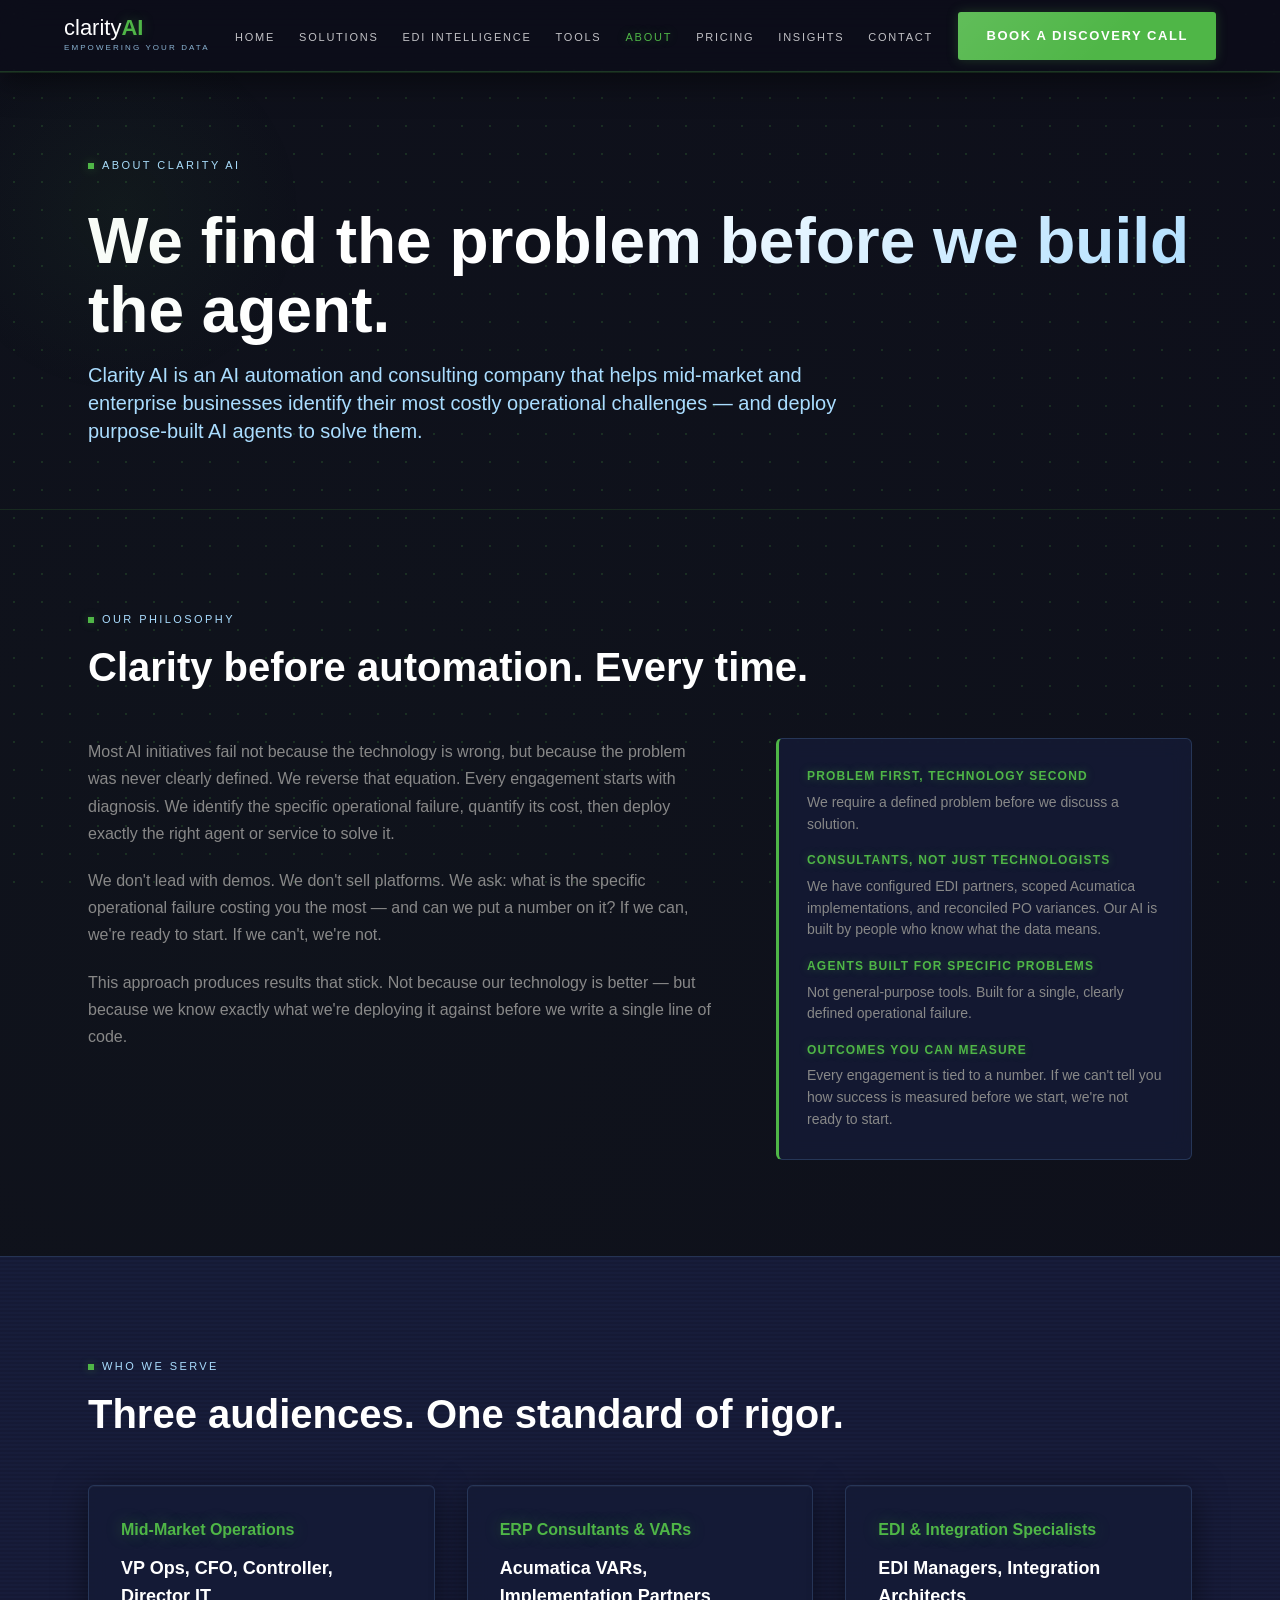
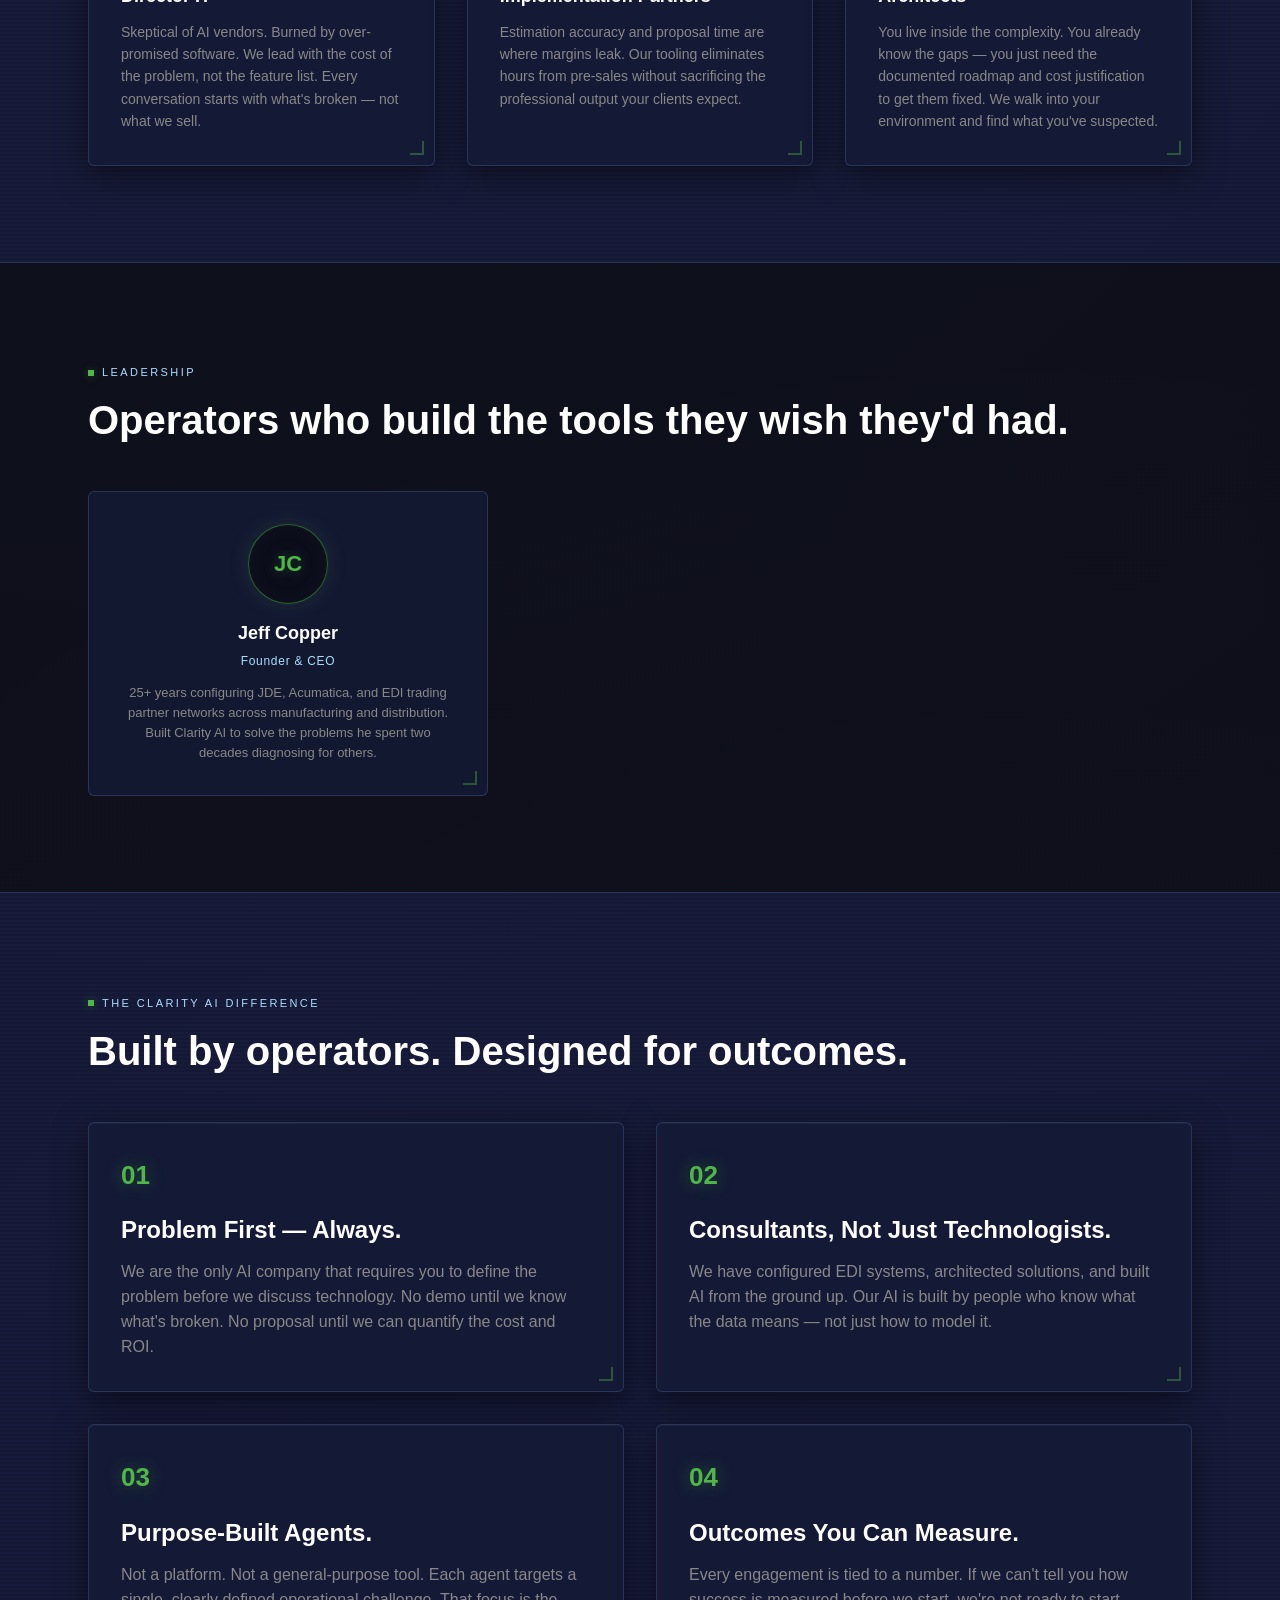
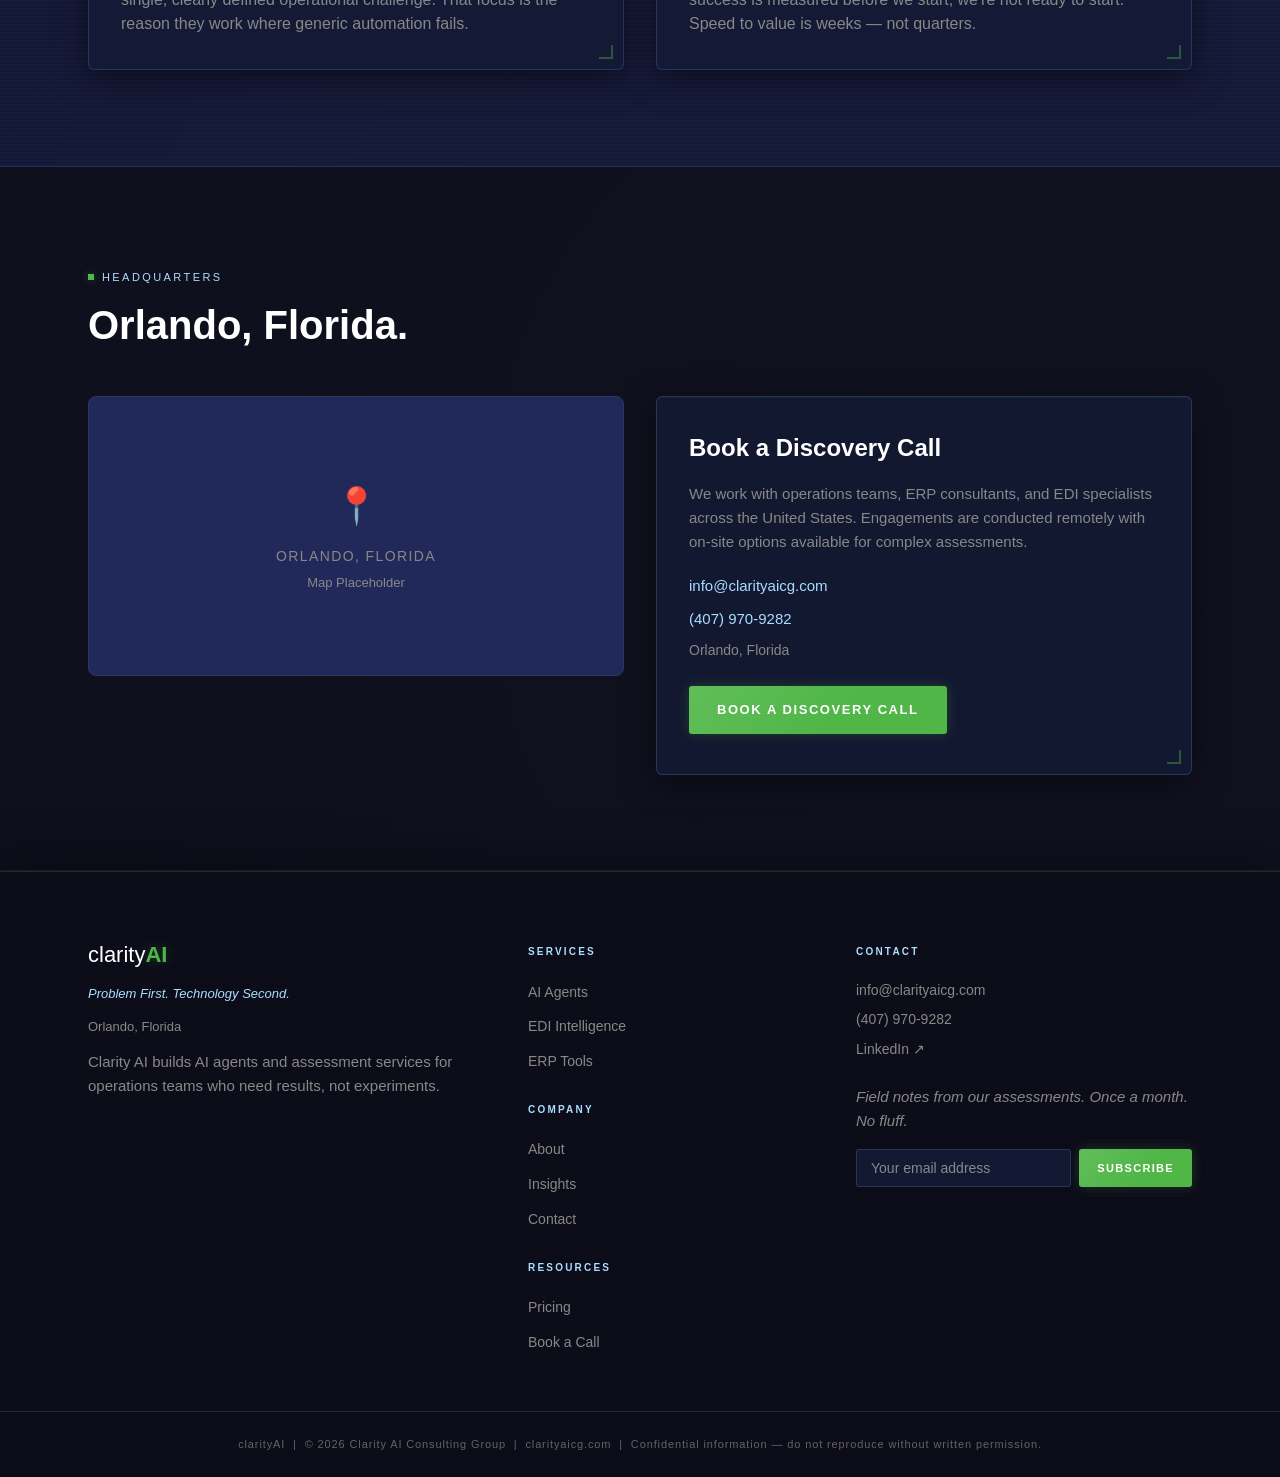
==== commit b5218151: "Update Jeff Copper bio from 20+ to 25+ years" ====
--- a/about.html
+++ b/about.html
@@ -121,7 +121,7 @@
             <div class="team-avatar" aria-hidden="true">JC</div>
             <h3>Jeff Copper</h3>
             <p class="title">Founder &amp; CEO</p>
-            <p>20+ years configuring JDE, Acumatica, and EDI trading partner networks across manufacturing and distribution. Built Clarity AI to solve the problems he spent two decades diagnosing for others.</p>
+            <p>25+ years configuring JDE, Acumatica, and EDI trading partner networks across manufacturing and distribution. Built Clarity AI to solve the problems he spent two decades diagnosing for others.</p>
           </div>
         </div>
       </div>
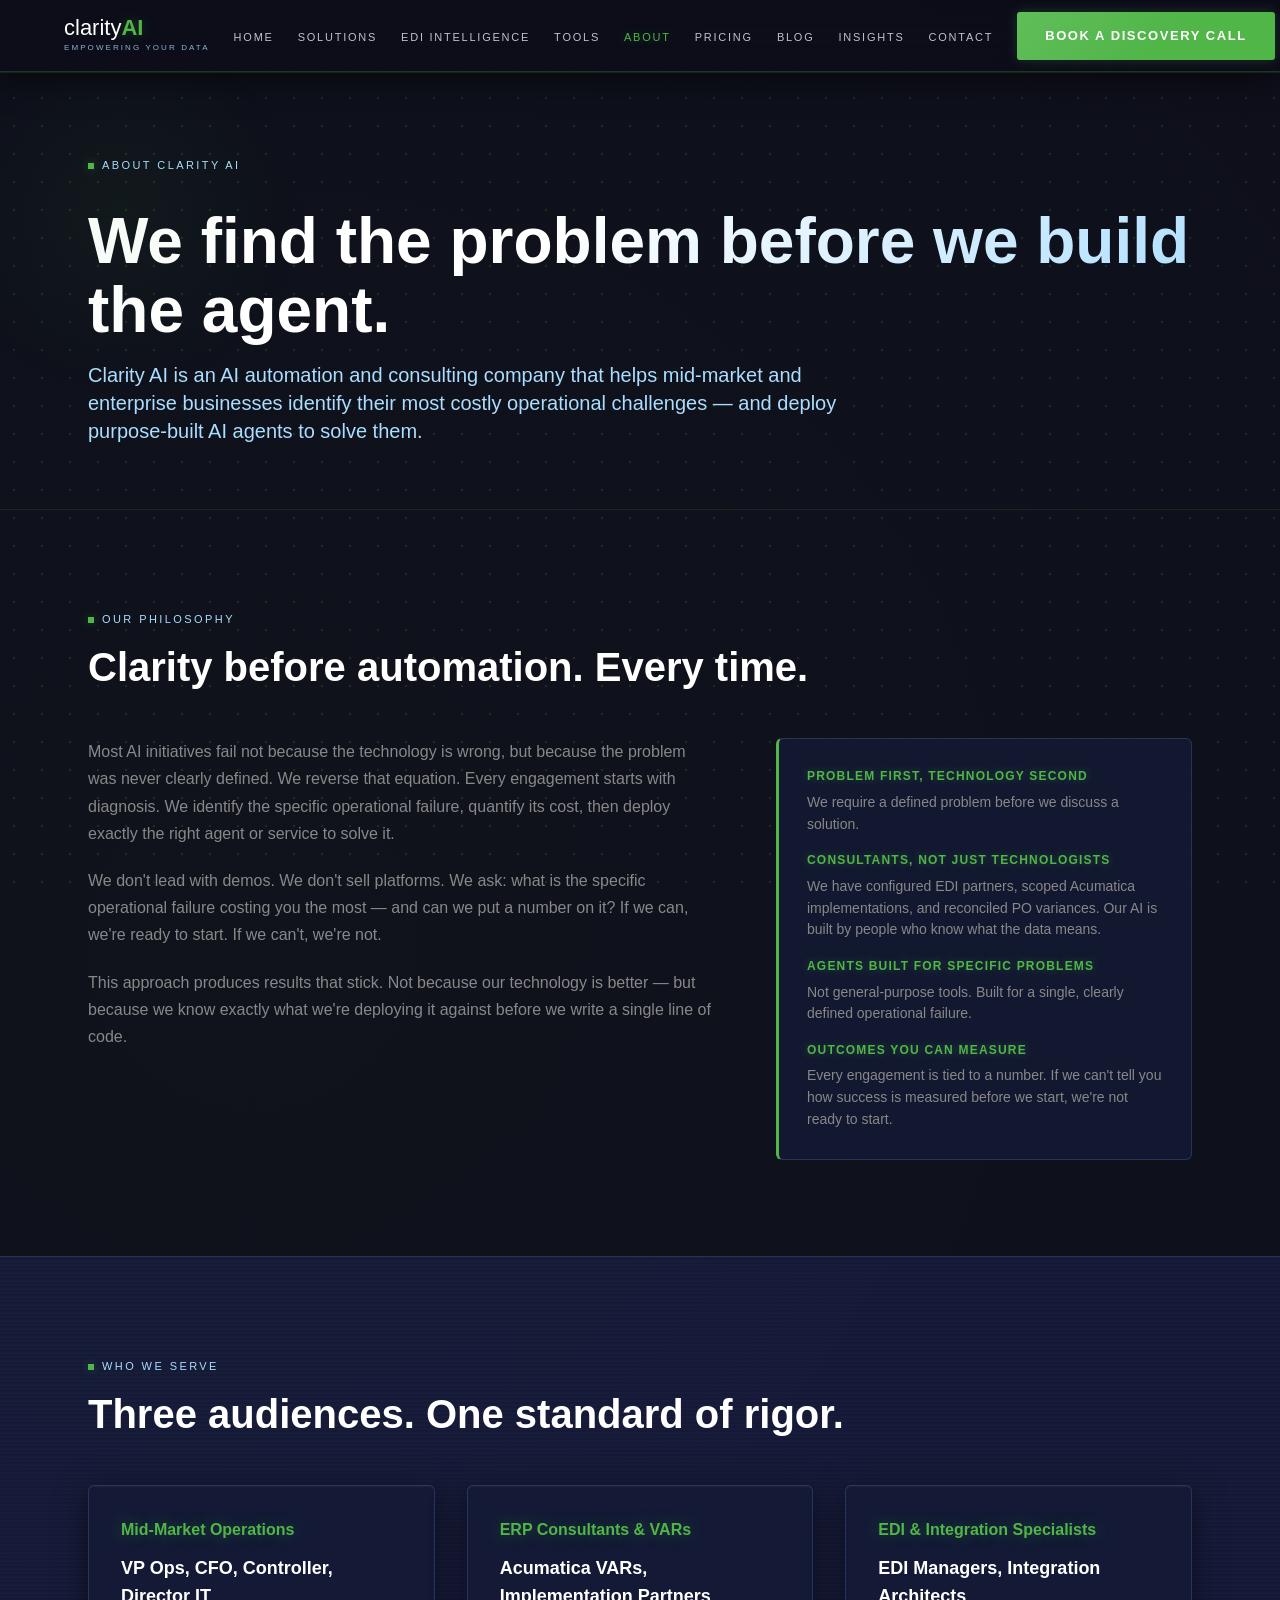
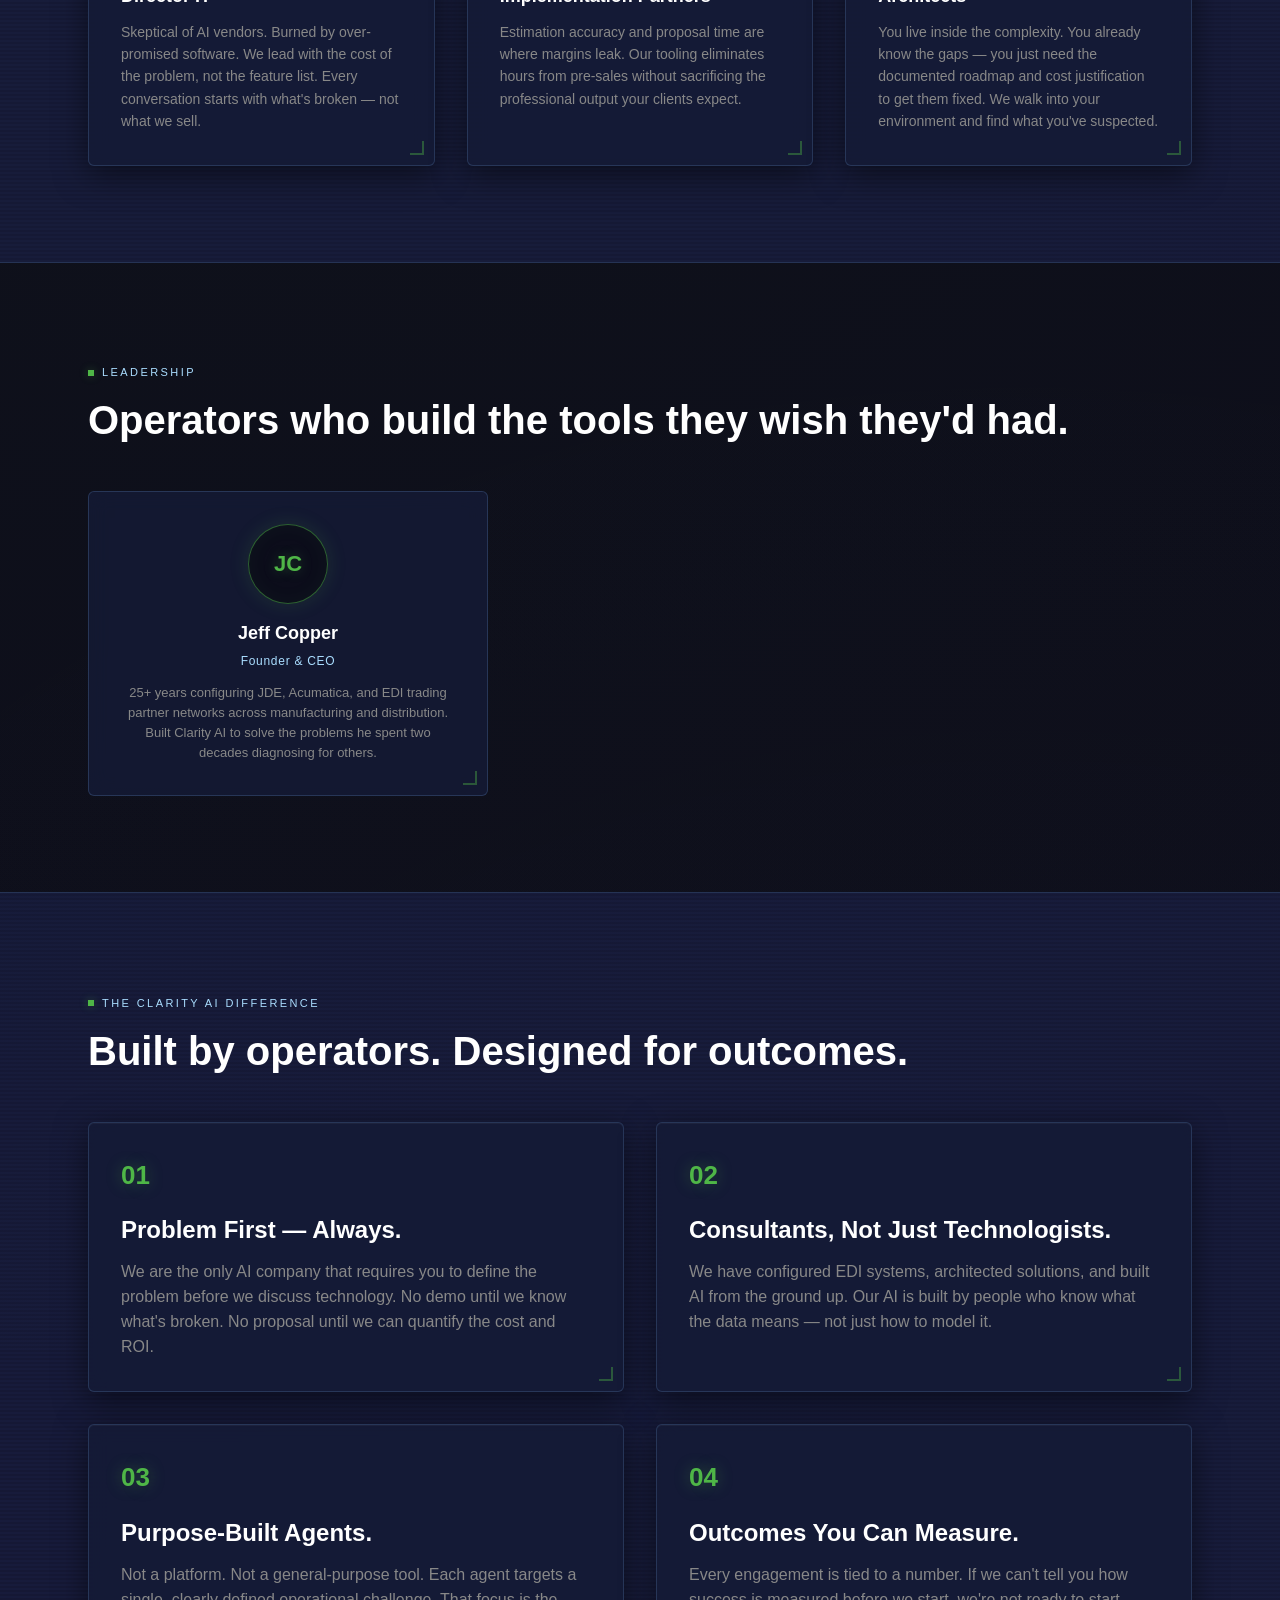
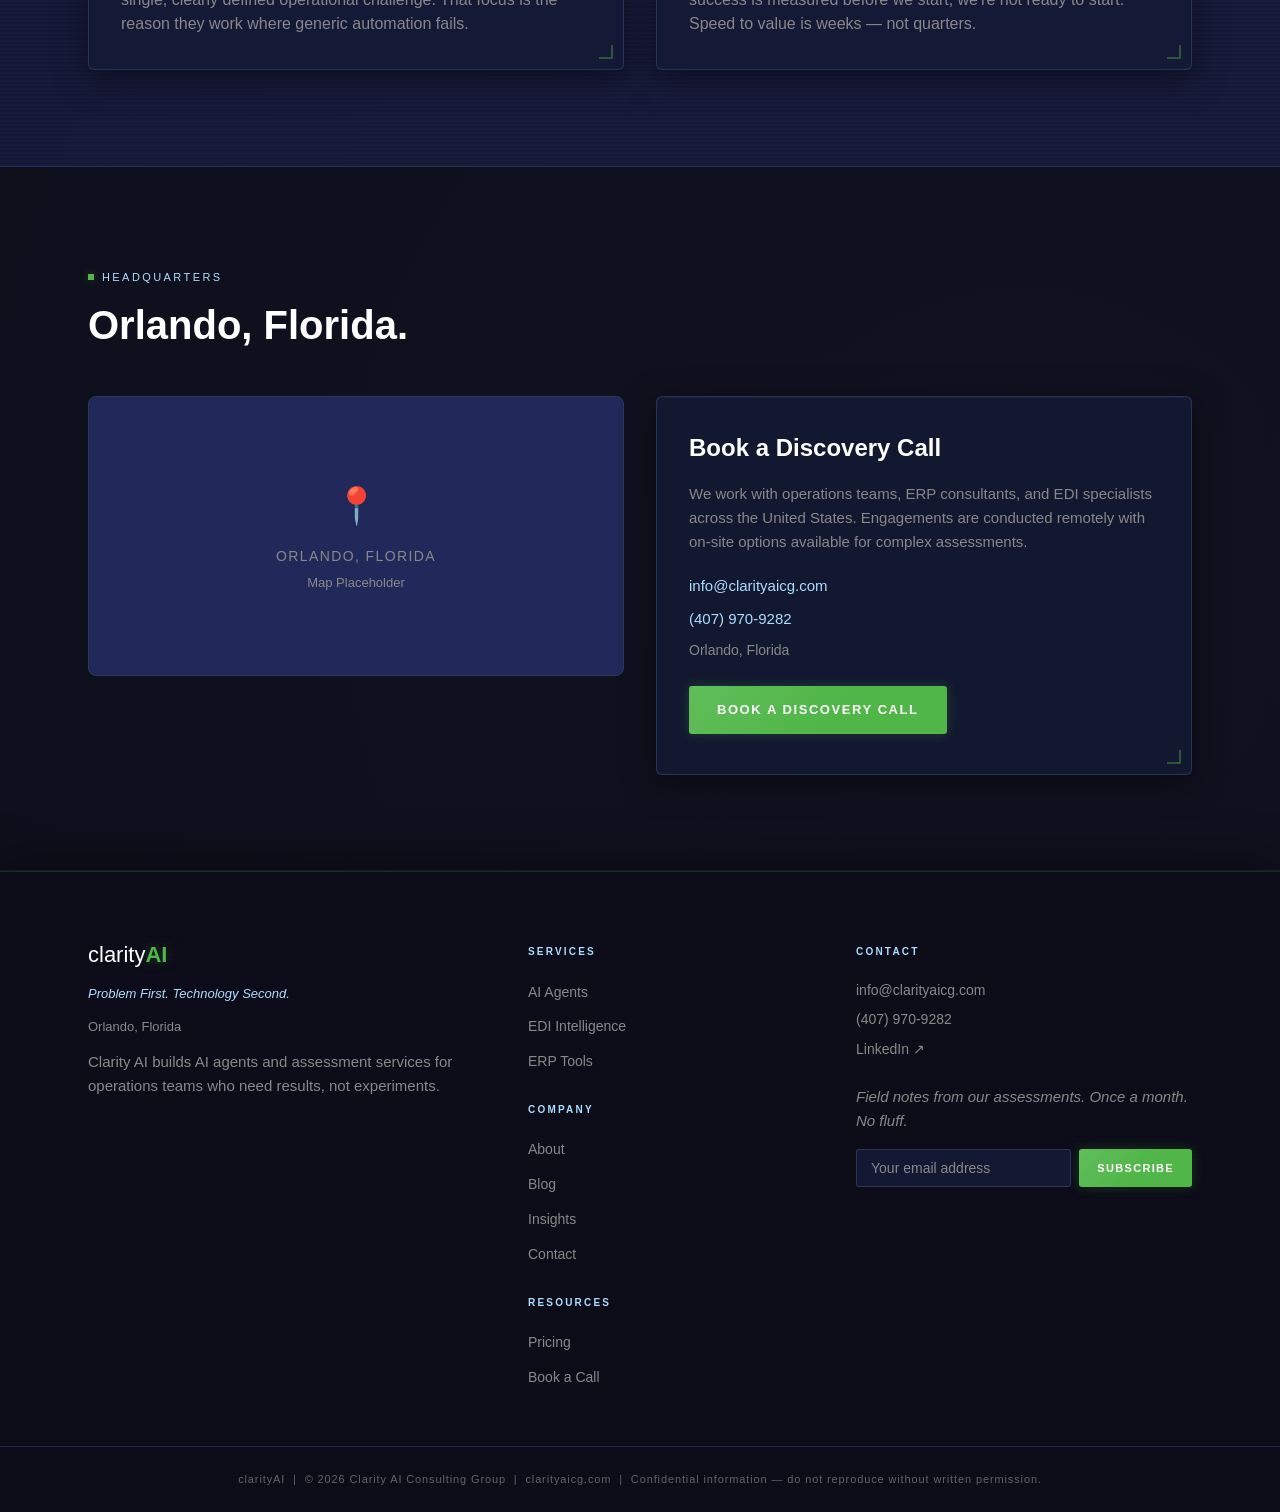
==== commit e0ae0ae6: "Add blog section and first post: AI implementation failures - Add blog.html — Blog index page with f" ====
--- a/about.html
+++ b/about.html
@@ -27,6 +27,7 @@
           <li><a href="tools.html">Tools</a></li>
           <li><a href="about.html" aria-current="page">About</a></li>
           <li><a href="pricing.html">Pricing</a></li>
+          <li><a href="blog.html">Blog</a></li>
           <li><a href="insights.html">Insights</a></li>
           <li><a href="contact.html">Contact</a></li>
         </ul>
@@ -43,6 +44,7 @@
       <a href="tools.html">Tools</a>
       <a href="about.html">About</a>
       <a href="pricing.html">Pricing</a>
+      <a href="blog.html">Blog</a>
       <a href="insights.html">Insights</a>
       <a href="contact.html">Contact</a>
       <a href="contact.html" class="btn-primary">Book a Discovery Call</a>
@@ -209,6 +211,7 @@
         <h4 style="margin-top:28px;">Company</h4>
         <ul class="footer-links">
           <li><a href="about.html">About</a></li>
+          <li><a href="blog.html">Blog</a></li>
           <li><a href="insights.html">Insights</a></li>
           <li><a href="contact.html">Contact</a></li>
         </ul>
--- a/styles.css
+++ b/styles.css
@@ -1841,4 +1841,172 @@
 .color-blue { color: var(--blue); }
 .color-green { color: var(--green); }
 .color-amber { color: var(--amber); }
+
+/* ============================================================
+   BLOG POST ARTICLE
+   ============================================================ */
+
+/* Article hero — tighter, pull-quote feel */
+.post-hero {
+  padding: 80px 0 56px;
+  border-bottom: 1px solid rgba(79,182,71,0.15);
+  position: relative;
+  overflow: hidden;
+}
+.post-hero::before {
+  content: "";
+  position: absolute;
+  top: -60px; left: -80px;
+  width: 400px; height: 400px;
+  background: radial-gradient(circle, rgba(79,182,71,0.05) 0%, transparent 65%);
+  pointer-events: none;
+}
+.post-hero .container { position: relative; z-index: 1; }
+.post-hero h1 { font-size: 48px; line-height: 1.1; margin: 16px 0 20px; max-width: 880px; }
+.post-hero .post-deck {
+  font-size: 20px;
+  color: var(--blue);
+  line-height: 1.45;
+  max-width: 720px;
+  margin-bottom: 28px;
+}
+.post-meta {
+  display: flex;
+  align-items: center;
+  gap: 24px;
+  flex-wrap: wrap;
+  font-family: "Calibri", "Segoe UI", "Helvetica Neue", Arial, sans-serif;
+  font-size: 12px;
+  color: var(--gray);
+  letter-spacing: 0.06em;
+}
+.post-meta .post-date { color: var(--blue); }
+.post-meta .post-category {
+  background: rgba(79,182,71,0.12);
+  border: 1px solid rgba(79,182,71,0.3);
+  color: var(--green);
+  font-size: 10px;
+  font-weight: 700;
+  text-transform: uppercase;
+  letter-spacing: 0.14em;
+  padding: 4px 10px;
+  border-radius: 3px;
+}
+.post-read-time { color: var(--gray); }
+
+/* Article body */
+.post-body {
+  max-width: 760px;
+  margin: 0 auto;
+  padding: 64px 48px;
+}
+.post-body p {
+  font-size: 17px;
+  line-height: 1.7;
+  color: rgba(255,255,255,0.88);
+  margin-bottom: 24px;
+}
+.post-body h2 {
+  font-size: 24px;
+  font-weight: 700;
+  color: var(--white);
+  margin: 48px 0 16px;
+  padding-top: 8px;
+  border-top: 1px solid rgba(79,182,71,0.2);
+}
+.post-body hr {
+  border: none;
+  border-top: 1px solid rgba(42,58,92,0.8);
+  margin: 40px 0;
+}
+.post-body .post-intro {
+  font-size: 19px;
+  font-weight: 400;
+  color: var(--blue);
+  line-height: 1.55;
+  margin-bottom: 32px;
+  padding-bottom: 32px;
+  border-bottom: 1px solid rgba(42,58,92,0.6);
+}
+.post-body ul {
+  margin: 0 0 24px 0;
+  padding: 0;
+  list-style: none;
+}
+.post-body ul li {
+  position: relative;
+  padding-left: 24px;
+  font-size: 17px;
+  line-height: 1.65;
+  color: rgba(255,255,255,0.88);
+  margin-bottom: 12px;
+}
+.post-body ul li::before {
+  content: "";
+  position: absolute;
+  left: 0;
+  top: 10px;
+  width: 6px;
+  height: 6px;
+  background: var(--green);
+  box-shadow: 0 0 8px var(--green-glow);
+  border-radius: 50%;
+}
+.post-body strong {
+  color: var(--white);
+  font-weight: 700;
+}
+
+/* Pull stat / callout box */
+.post-callout {
+  background: rgba(20,27,54,0.8);
+  border: 1px solid rgba(79,182,71,0.25);
+  border-left: 3px solid var(--green);
+  border-radius: 4px;
+  padding: 24px 28px;
+  margin: 32px 0;
+}
+.post-callout p {
+  font-size: 18px;
+  font-style: italic;
+  color: var(--blue);
+  margin: 0;
+  line-height: 1.5;
+}
+
+/* CTA strip at end of post */
+.post-cta {
+  background: rgba(20,27,54,0.6);
+  border: 1px solid rgba(42,58,92,0.8);
+  border-top: 2px solid var(--green);
+  border-radius: 4px;
+  padding: 40px;
+  margin-top: 56px;
+  text-align: center;
+}
+.post-cta h3 { font-size: 22px; margin-bottom: 12px; }
+.post-cta p { font-size: 16px; color: var(--gray); margin-bottom: 24px; }
+
+/* Back-to-blog breadcrumb */
+.post-breadcrumb {
+  font-family: "Calibri", "Segoe UI", "Helvetica Neue", Arial, sans-serif;
+  font-size: 12px;
+  text-transform: uppercase;
+  letter-spacing: 0.14em;
+  color: var(--gray);
+  margin-bottom: 16px;
+}
+.post-breadcrumb a {
+  color: var(--blue);
+  text-decoration: none;
+  transition: color 150ms;
+}
+.post-breadcrumb a:hover { color: var(--white); }
+
+@media (max-width: 768px) {
+  .post-hero h1 { font-size: 34px; }
+  .post-body { padding: 40px 24px; }
+  .post-body h2 { font-size: 21px; }
+  .post-body p, .post-body ul li { font-size: 16px; }
+}
 .color-gray { color: var(--gray); }
